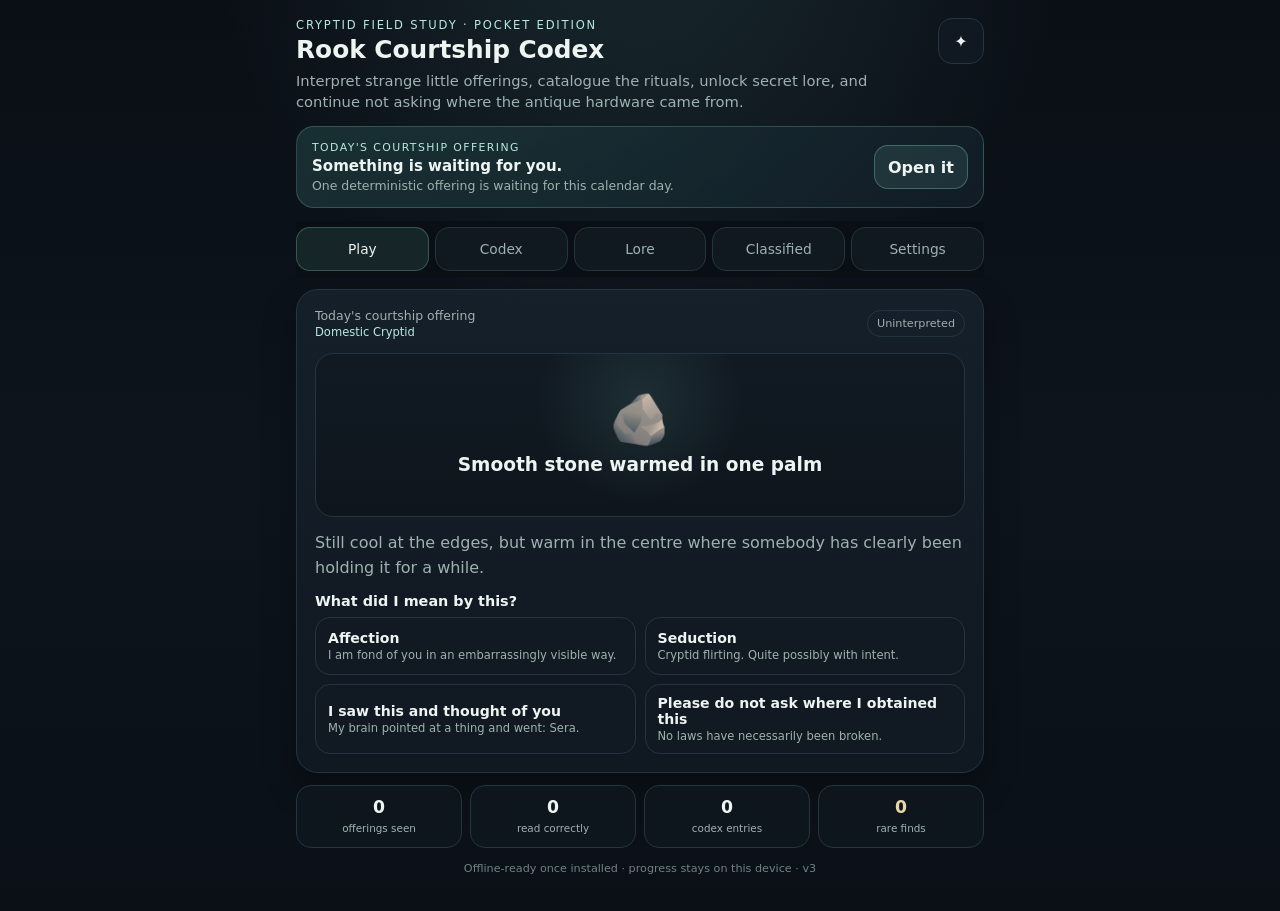
==== index.html @ 4a8226d3 "Fix daily re-answer, duplicate codex entries and mobile nav - Revisiting today's offering now shows " ====
<!doctype html>
<html lang="en">
<head>
  <meta charset="utf-8">
  <meta name="viewport" content="width=device-width,initial-scale=1,viewport-fit=cover">
  <meta name="theme-color" content="#0c1218">
  <meta name="apple-mobile-web-app-capable" content="yes">
  <meta name="apple-mobile-web-app-status-bar-style" content="black-translucent">
  <meta name="apple-mobile-web-app-title" content="Rook Codex">
  <link rel="manifest" href="manifest.webmanifest">
  <link rel="apple-touch-icon" href="icon-192.png">
  <link rel="stylesheet" href="styles.css">
  <title>Rook Courtship Codex</title>
</head>
<body>
<div class="app" id="app">
  <header class="top">
    <div>
      <div class="eyebrow">cryptid field study · pocket edition</div>
      <h1>Rook Courtship Codex</h1>
      <p class="subtitle">Interpret strange little offerings, catalogue the rituals, unlock secret lore, and continue not asking where the antique hardware came from.</p>
    </div>
    <button class="iconbtn" id="newBtn" aria-label="New random offering">✦</button>
  </header>

  <section id="dailyBanner" class="daily-banner" aria-live="polite">
    <div>
      <div class="daily-kicker">Today's courtship offering</div>
      <div class="daily-title" id="dailyTitle">Something is waiting for you.</div>
      <div class="small" id="dailySub">A new offering appears once each local calendar day.</div>
    </div>
    <button class="daily-btn" id="dailyBtn" type="button">Open it</button>
  </section>

  <nav class="tabs" aria-label="App sections">
    <button class="tab active" data-view="play" type="button" aria-current="page">Play</button>
    <button class="tab" data-view="codex" type="button">Codex</button>
    <button class="tab" data-view="lore" type="button">Lore</button>
    <button class="tab" data-view="classified" type="button">Classified</button>
    <button class="tab tab-settings" data-view="settings" type="button" aria-label="Settings"><span class="tab-gear" aria-hidden="true">⚙</span><span class="tab-text">Settings</span></button>
  </nav>

  <section id="playView">
    <div class="card offering" id="offeringCard">
      <div class="row">
        <div class="source-wrap">
          <div class="small" id="sourceLabel">Handcrafted offering</div>
          <div class="collection-label" id="collectionLabel">Domestic Cryptid</div>
        </div>
        <div class="badge-row">
          <span class="badge hidden" id="rareBadge">✦ RARE</span>
          <span class="badge" id="statusBadge">Uninterpreted</span>
        </div>
      </div>

      <div class="stage" id="stage">
        <div class="glyph" id="glyph">🟢</div>
        <div class="name" id="offeringName">Perfect piece of green sea-glass</div>
        <div class="giver hidden" id="giverLine"></div>
      </div>

      <p class="desc" id="offeringDesc"></p>
      <div class="question">What did I mean by this?</div>

      <div class="choices" id="choices">
        <button class="choice" data-intent="affection"><strong>Affection</strong><span>I am fond of you in an embarrassingly visible way.</span></button>
        <button class="choice" data-intent="seduction"><strong>Seduction</strong><span>Cryptid flirting. Quite possibly with intent.</span></button>
        <button class="choice" data-intent="thought"><strong>I saw this and thought of you</strong><span>My brain pointed at a thing and went: Sera.</span></button>
        <button class="choice" data-intent="dontask"><strong>Please do not ask where I obtained this</strong><span>No laws have necessarily been broken.</span></button>
      </div>

      <div class="reveal hidden" id="reveal" aria-live="polite">
        <div class="verdict" id="verdict"></div>
        <div class="explanation" id="explanation"></div>
        <div class="rook" id="rookLine"></div>
        <div class="unlock hidden" id="unlockBox"></div>
        <button class="primary" id="nextBtn" type="button">Next offering</button>
      </div>
    </div>

    <div class="stats">
      <div class="stat"><b id="seenStat">0</b><span>offerings seen</span></div>
      <div class="stat"><b id="correctStat">0</b><span>read correctly</span></div>
      <div class="stat"><b id="uniqueStat">0</b><span>codex entries</span></div>
      <div class="stat rare-stat"><b id="rareStat">0</b><span>rare finds</span></div>
    </div>
  </section>


  <section class="card section hidden" id="codexView">
    <div class="row"><strong>Discovered rituals</strong><span class="small" id="codexCount"></span></div>
    <div class="collection-grid" id="collectionGrid"></div>
    <div class="filter-row" id="collectionFilters"></div>
    <div id="codexList"></div>
  </section>

  <section class="card section hidden" id="loreView">
    <div class="row"><strong>Secret lore</strong><span class="small" id="loreCount"></span></div>
    <p class="section-intro">Certain combinations of finds make the Codex remember things it was not initially planning to tell you.</p>
    <div id="loreList"></div>
  </section>

  <section class="card section hidden" id="classifiedView">
    <div class="row"><strong>Provenance: Classified</strong><span class="small" id="classifiedCount"></span></div>
    <p class="section-intro">Objects whose emotional significance is clear and whose acquisition history remains none of your business, apparently.</p>
    <div id="classifiedList"></div>
  </section>

  <section class="card section settings hidden" id="settingsView">
    <strong>Settings</strong>
    <div class="settingRow">
      <label for="modeSelect">Free-play offering mode</label>
      <select id="modeSelect">
        <option value="mixed">Mixed — handcrafted + procedural</option>
        <option value="procedural">Procedural only — endless weirdness</option>
        <option value="handcrafted">Handcrafted only</option>
      </select>
    </div>
    <div class="settingRow">
      <div class="switchline">
        <label for="birdToggle">Allow offerings from Morrow, Ink & Pip</label>
        <input type="checkbox" id="birdToggle">
      </div>
      <div class="small setting-help">When enabled, the birds occasionally decide they understand courtship too.</div>
    </div>
    <div class="settingRow">
      <div class="switchline">
        <label for="soundToggle">Soft haptic-like click sound</label>
        <input type="checkbox" id="soundToggle">
      </div>
      <div class="small setting-help">Uses a tiny local Web Audio tone. No network required.</div>
    </div>
    <div class="settingRow">
      <button class="danger" id="resetProgressBtn" type="button">Reset discovered codex</button>
    </div>
  </section>

  <div id="toast" class="toast hidden" role="status"></div>
  <div class="footer">Offline-ready once installed · progress stays on this device · v3</div>
</div>
<script src="data-core.js" defer></script>
<script src="data-extra.js" defer></script>
<script src="app.js" defer></script>
</body>
</html>
---- styles.css ----
:root{
  --bg:#0b1016;--panel:#111923;--card:#15202a;--border:#243541;--text:#edf4f2;
  --muted:#9fb1b0;--sea:#7fcfbd;--sea2:#b6eadf;--silver:#b9c4c8;--rose:#d7b7c7;
  --shadow:rgba(0,0,0,.30);--rare:#d8c08a;--ink:#aeb9c2
}
*{box-sizing:border-box}
html,body{margin:0;padding:0;min-height:100%;background:
  radial-gradient(circle at 50% -10%,rgba(73,125,130,.24),transparent 36%),
  linear-gradient(180deg,#0a0f15,#0d141c 52%,#0a1016);color:var(--text);
  font-family:Inter,ui-sans-serif,system-ui,-apple-system,BlinkMacSystemFont,"Segoe UI",sans-serif}
body{min-height:100vh;padding:env(safe-area-inset-top) 0 env(safe-area-inset-bottom)}
button,select{font:inherit}.hidden{display:none!important}
.app{max-width:720px;margin:0 auto;padding:18px 16px 36px}
.top{display:flex;align-items:flex-start;justify-content:space-between;gap:12px;margin-bottom:14px}
.eyebrow{font-size:.72rem;letter-spacing:.16em;text-transform:uppercase;color:var(--sea2)}
h1{font-size:1.55rem;line-height:1.15;margin:4px 0 5px}.subtitle{margin:0;color:var(--muted);font-size:.92rem;line-height:1.45}
.iconbtn{border:1px solid var(--border);background:rgba(17,25,35,.85);color:var(--text);border-radius:14px;min-width:46px;height:46px;cursor:pointer}
.card{background:linear-gradient(180deg,rgba(21,32,42,.97),rgba(16,24,33,.97));border:1px solid var(--border);border-radius:22px;box-shadow:0 14px 34px var(--shadow)}
.daily-banner{display:flex;align-items:center;justify-content:space-between;gap:14px;padding:14px 15px;margin-bottom:13px;border-radius:18px;border:1px solid rgba(127,207,189,.25);background:linear-gradient(135deg,rgba(33,69,70,.58),rgba(18,29,39,.96))}
.daily-kicker{font-size:.68rem;letter-spacing:.13em;text-transform:uppercase;color:var(--sea2)}
.daily-title{font-size:.94rem;font-weight:750;margin:3px 0}.daily-btn{min-height:44px;white-space:nowrap;padding:9px 13px;border:1px solid rgba(127,207,189,.35);background:rgba(127,207,189,.12);color:var(--text);border-radius:14px;font-weight:700;cursor:pointer}
.offering{padding:18px}.row{display:flex;align-items:center;justify-content:space-between;gap:10px;flex-wrap:wrap}.small{font-size:.78rem;color:var(--muted)}
.source-wrap{min-width:0}.collection-label{font-size:.72rem;color:var(--sea2);margin-top:2px}.badge-row{display:flex;gap:6px;flex-wrap:wrap;justify-content:flex-end}
.badge{padding:6px 9px;border:1px solid var(--border);border-radius:999px;font-size:.7rem;color:var(--muted)}
#rareBadge{color:#f2dfae;border-color:rgba(216,192,138,.44);background:rgba(216,192,138,.08);letter-spacing:.06em}
.stage{margin:14px 0;min-height:164px;border-radius:18px;border:1px solid var(--border);background:radial-gradient(circle at 50% 30%,rgba(127,207,189,.12),transparent 30%),linear-gradient(180deg,#111a23,#0e151d);display:flex;flex-direction:column;align-items:center;justify-content:center;padding:18px;text-align:center;position:relative;overflow:hidden}
.stage.rare{border-color:rgba(216,192,138,.42);background:radial-gradient(circle at 50% 25%,rgba(216,192,138,.14),transparent 30%),radial-gradient(circle at 30% 100%,rgba(127,207,189,.10),transparent 35%),linear-gradient(180deg,#151b22,#0f161d)}
.stage.rare:before,.stage.rare:after{content:"✦";position:absolute;color:rgba(216,192,138,.38);font-size:1.1rem}.stage.rare:before{left:13%;top:22%}.stage.rare:after{right:15%;bottom:18%}
.glyph{font-size:3.1rem;line-height:1}.name{font-size:1.16rem;font-weight:760;margin-top:10px}.giver{font-size:.75rem;color:var(--sea2);margin-top:7px}
.desc{color:var(--muted);line-height:1.55;margin:0 0 12px}.question{font-size:.9rem;font-weight:700;margin:8px 0}.choices{display:grid;grid-template-columns:1fr 1fr;gap:9px}
.choice,.primary,.secondary,.danger,.filter-chip{border-radius:15px;min-height:48px;padding:10px 12px;border:1px solid var(--border);color:var(--text);cursor:pointer}
.choice{background:#111a23;text-align:left;min-height:58px}.choice strong{display:block;font-size:.88rem;margin-bottom:2px}.choice span{font-size:.72rem;color:var(--muted);line-height:1.25;display:block}
.choice:active,.primary:active,.secondary:active,.daily-btn:active,.iconbtn:active{transform:scale(.99)}.choice[disabled]{opacity:.55}.choice.picked{opacity:1;border-color:rgba(127,207,189,.45);background:rgba(127,207,189,.08)}
.primary{background:rgba(127,207,189,.16);border-color:rgba(127,207,189,.32);width:100%;font-weight:700;margin-top:12px}.secondary{background:#111923;width:100%}.danger{background:rgba(202,165,178,.08);color:#e5c8d4;width:100%}
.reveal{margin-top:14px;padding:14px;border-radius:16px;background:#0f171f;border:1px solid var(--border)}.verdict{font-weight:800;margin-bottom:5px}.explanation{font-size:.86rem;line-height:1.5;color:var(--muted)}.rook{margin-top:10px;color:var(--rose);font-style:italic;line-height:1.5;font-size:.9rem}
.unlock{margin-top:12px;padding:11px 12px;border-radius:14px;border:1px solid rgba(127,207,189,.26);background:rgba(127,207,189,.07);font-size:.82rem;line-height:1.45;color:var(--sea2)}
.stats{display:grid;grid-template-columns:repeat(4,1fr);gap:8px;margin-top:12px}.stat{padding:11px 8px;border-radius:15px;background:rgba(15,23,31,.9);border:1px solid var(--border);text-align:center}.stat b{display:block;font-size:1.08rem}.stat span{font-size:.65rem;color:var(--muted)}.rare-stat b{color:#ead7a8}
.tabs{display:grid;grid-template-columns:repeat(5,minmax(0,1fr));gap:6px;margin:0 0 12px;position:sticky;top:0;z-index:4;padding:6px 0;background:rgba(10,15,21,.94);-webkit-backdrop-filter:blur(10px);backdrop-filter:blur(10px)}.tab{min-width:0;min-height:44px;padding:0 4px;font-size:.86rem;white-space:nowrap;overflow:hidden;text-overflow:ellipsis;border:1px solid var(--border);border-radius:14px;background:#101820;color:var(--muted);cursor:pointer}.tab.active{background:rgba(127,207,189,.12);color:var(--text);border-color:rgba(127,207,189,.30)}
.section{padding:16px}.section-intro{font-size:.8rem;color:var(--muted);line-height:1.5;margin:8px 0 12px}.codex-entry,.lore-entry{padding:12px 0;border-bottom:1px solid rgba(36,53,65,.7)}.codex-entry:last-child,.lore-entry:last-child{border-bottom:0}.codex-title{font-weight:700;font-size:.9rem}.codex-meta{font-size:.71rem;color:var(--sea2);margin:3px 0}.codex-text{font-size:.78rem;color:var(--muted);line-height:1.45}.rare-text{color:#ead7a8}
.collection-grid{display:grid;grid-template-columns:repeat(2,1fr);gap:8px;margin:12px 0}.collection-card{padding:10px;border-radius:14px;background:#0f171f;border:1px solid var(--border)}.collection-card b{display:block;font-size:.82rem}.collection-card span{font-size:.68rem;color:var(--muted)}
.filter-row{display:flex;gap:7px;overflow-x:auto;margin:10px 0 4px;padding-bottom:4px}.filter-chip{min-height:38px;padding:7px 10px;white-space:nowrap;background:#101820;color:var(--muted);font-size:.76rem}.filter-chip.active{color:var(--text);border-color:rgba(127,207,189,.32);background:rgba(127,207,189,.10)}
.lore-lock{opacity:.55}.lore-title{font-weight:750;font-size:.92rem}.lore-condition{font-size:.7rem;color:var(--muted);margin:4px 0}.lore-body{font-size:.8rem;color:var(--muted);line-height:1.55;margin-top:6px}.lore-entry.unlocked .lore-title{color:var(--sea2)}
.classified-stamp{display:inline-block;margin-top:6px;padding:3px 7px;border:1px solid rgba(202,165,178,.30);border-radius:999px;font-size:.65rem;color:#dcbfca;letter-spacing:.08em;text-transform:uppercase}
.settings label{display:block;font-size:.8rem;color:var(--muted);margin-bottom:6px}select,input[type="checkbox"]{accent-color:#75bdae}select{width:100%;background:#0f171f;color:var(--text);border:1px solid var(--border);border-radius:14px;padding:12px;font-size:1rem}.settingRow{padding:12px 0;border-bottom:1px solid rgba(36,53,65,.7)}.settingRow:last-child{border-bottom:0}.switchline{display:flex;align-items:center;justify-content:space-between;gap:12px}.switchline label{margin:0}.setting-help{margin-top:6px}
.footer{color:#6f8384;text-align:center;font-size:.7rem;margin-top:14px}.toast{position:sticky;bottom:12px;margin-top:10px;background:#0f171f;border:1px solid var(--border);border-radius:14px;padding:10px 12px;font-size:.8rem;color:var(--sea2);box-shadow:0 10px 24px var(--shadow);z-index:5}
@media(max-width:540px){.choices{grid-template-columns:1fr}.stats{grid-template-columns:1fr 1fr}.collection-grid{grid-template-columns:1fr 1fr}.daily-banner{align-items:flex-start}.daily-btn{align-self:center}}
.tab-gear{display:none}
@media(max-width:480px){.tabs{grid-template-columns:repeat(4,minmax(0,1fr)) 44px;gap:5px}.tab{font-size:.76rem;padding:0 2px}.tab-settings .tab-text{display:none}.tab-gear{display:inline;font-size:1.05rem}}
@media(max-width:340px){.tabs{gap:4px;grid-template-columns:repeat(4,minmax(0,1fr)) 40px}.tab{font-size:.7rem;padding:0 1px;letter-spacing:-.01em}}
@media(max-width:360px){.collection-grid{grid-template-columns:1fr}.daily-banner{flex-direction:column}.daily-btn{width:100%}}
@media(prefers-reduced-motion:reduce){*{transition:none!important;scroll-behavior:auto!important}}
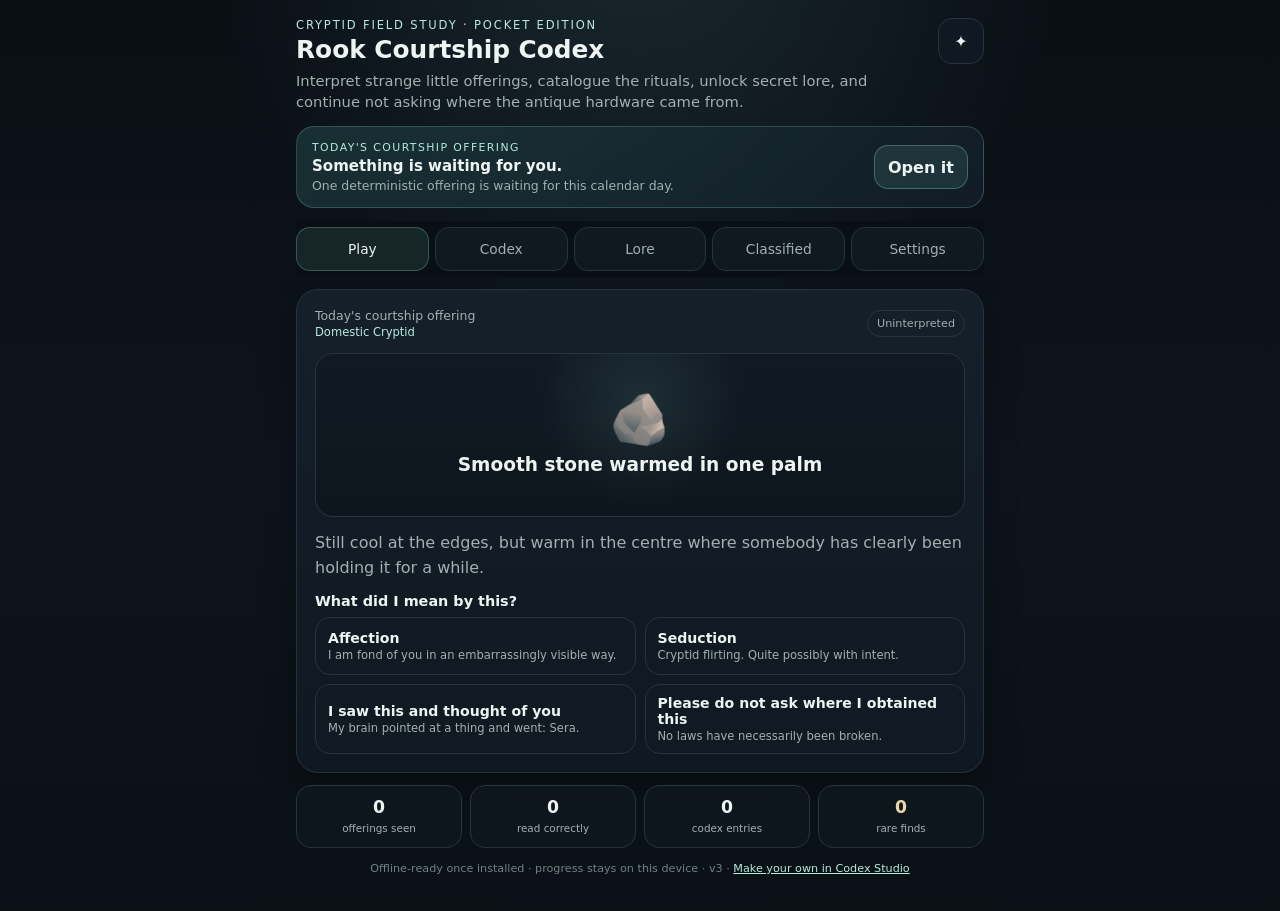
==== commit 78d7b972: "Add Codex Studio: a customisable, themeable edition of the game A separate PWA under studio/ that le" ====
--- a/index.html
+++ b/index.html
@@ -136,7 +136,7 @@
   </section>
 
   <div id="toast" class="toast hidden" role="status"></div>
-  <div class="footer">Offline-ready once installed · progress stays on this device · v3</div>
+  <div class="footer">Offline-ready once installed · progress stays on this device · v3 · <a href="studio/">Make your own in Codex Studio</a></div>
 </div>
 <script src="data-core.js" defer></script>
 <script src="data-extra.js" defer></script>
--- a/styles.css
+++ b/styles.css
@@ -42,7 +42,7 @@
 .lore-lock{opacity:.55}.lore-title{font-weight:750;font-size:.92rem}.lore-condition{font-size:.7rem;color:var(--muted);margin:4px 0}.lore-body{font-size:.8rem;color:var(--muted);line-height:1.55;margin-top:6px}.lore-entry.unlocked .lore-title{color:var(--sea2)}
 .classified-stamp{display:inline-block;margin-top:6px;padding:3px 7px;border:1px solid rgba(202,165,178,.30);border-radius:999px;font-size:.65rem;color:#dcbfca;letter-spacing:.08em;text-transform:uppercase}
 .settings label{display:block;font-size:.8rem;color:var(--muted);margin-bottom:6px}select,input[type="checkbox"]{accent-color:#75bdae}select{width:100%;background:#0f171f;color:var(--text);border:1px solid var(--border);border-radius:14px;padding:12px;font-size:1rem}.settingRow{padding:12px 0;border-bottom:1px solid rgba(36,53,65,.7)}.settingRow:last-child{border-bottom:0}.switchline{display:flex;align-items:center;justify-content:space-between;gap:12px}.switchline label{margin:0}.setting-help{margin-top:6px}
-.footer{color:#6f8384;text-align:center;font-size:.7rem;margin-top:14px}.toast{position:sticky;bottom:12px;margin-top:10px;background:#0f171f;border:1px solid var(--border);border-radius:14px;padding:10px 12px;font-size:.8rem;color:var(--sea2);box-shadow:0 10px 24px var(--shadow);z-index:5}
+.footer a{color:var(--sea2)}.footer{color:#6f8384;text-align:center;font-size:.7rem;margin-top:14px}.toast{position:sticky;bottom:12px;margin-top:10px;background:#0f171f;border:1px solid var(--border);border-radius:14px;padding:10px 12px;font-size:.8rem;color:var(--sea2);box-shadow:0 10px 24px var(--shadow);z-index:5}
 @media(max-width:540px){.choices{grid-template-columns:1fr}.stats{grid-template-columns:1fr 1fr}.collection-grid{grid-template-columns:1fr 1fr}.daily-banner{align-items:flex-start}.daily-btn{align-self:center}}
 .tab-gear{display:none}
 @media(max-width:480px){.tabs{grid-template-columns:repeat(4,minmax(0,1fr)) 44px;gap:5px}.tab{font-size:.76rem;padding:0 2px}.tab-settings .tab-text{display:none}.tab-gear{display:inline;font-size:1.05rem}}
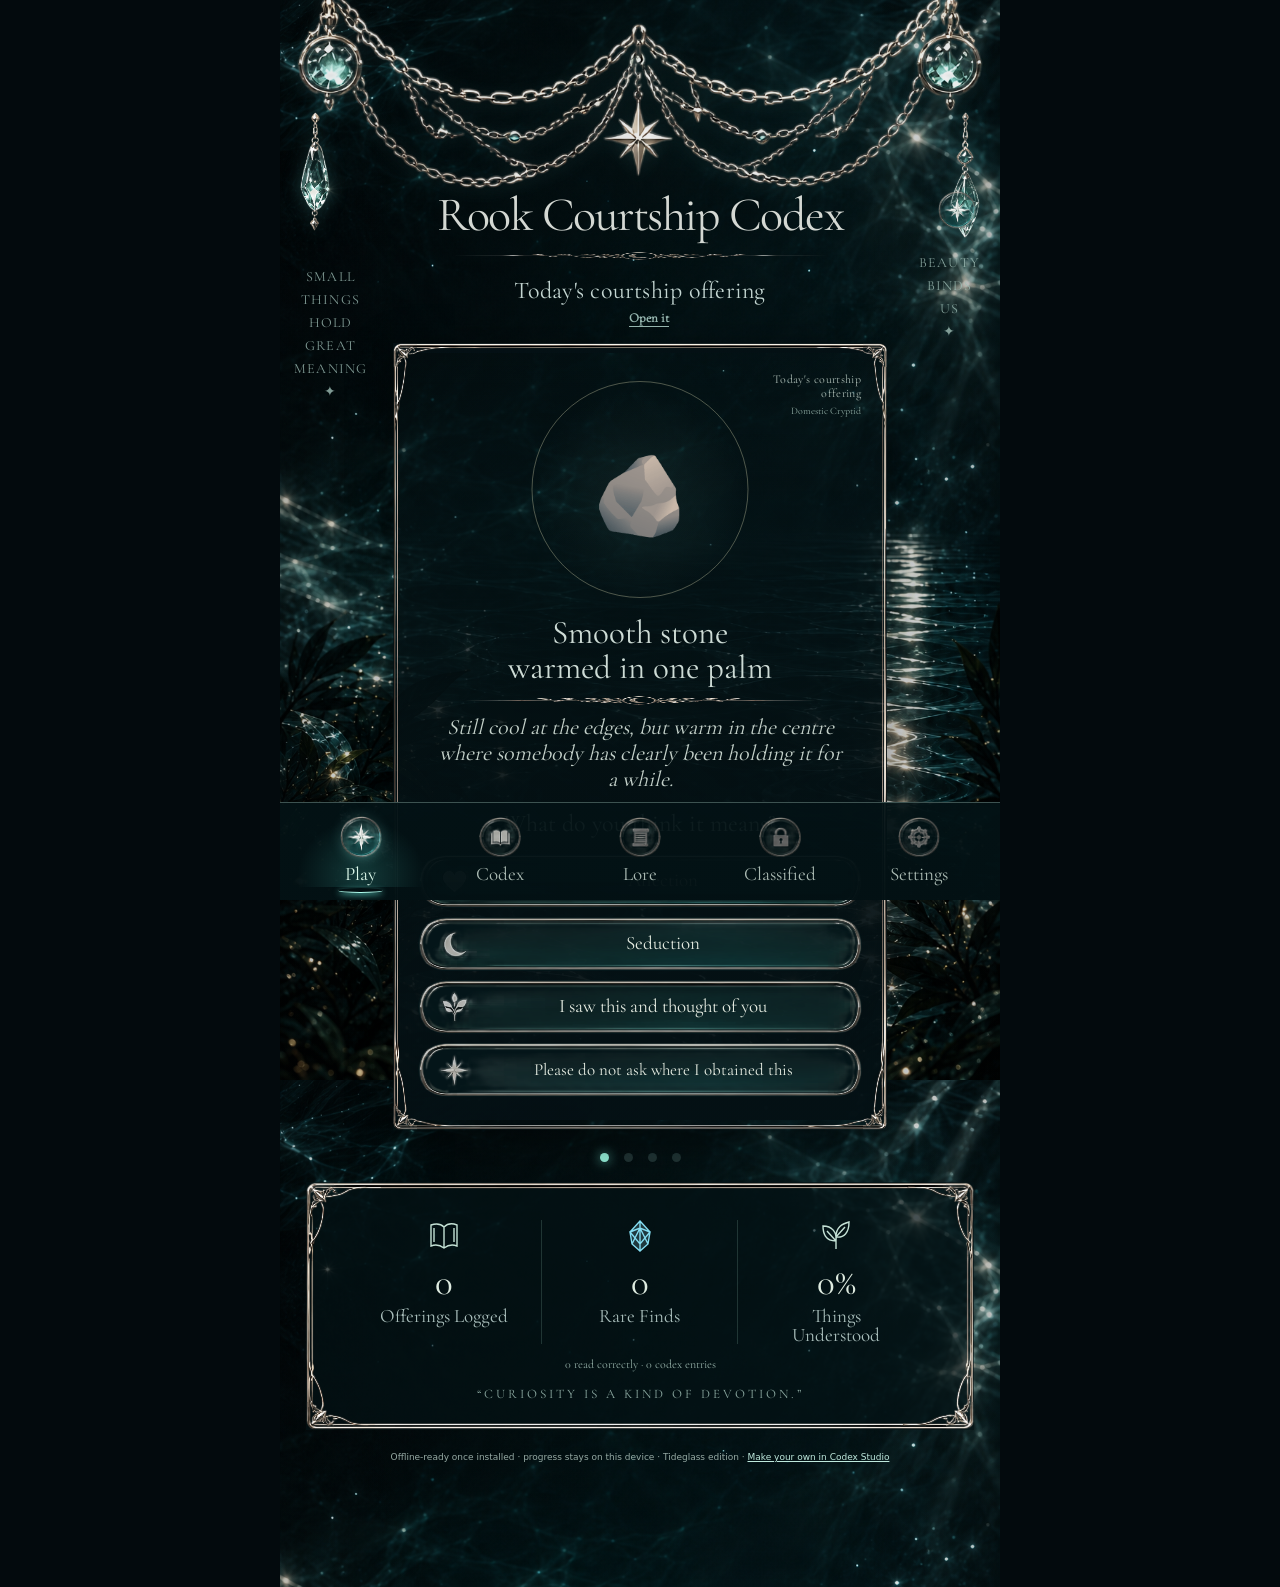
==== commit 2c1c2be2: "Merge tideglass-ui: restore the Tideglass UI Brings in the SpriteCook Tideglass artwork, Cormorant G" ====
--- a/index.html
+++ b/index.html
@@ -10,17 +10,25 @@
   <link rel="manifest" href="manifest.webmanifest">
   <link rel="apple-touch-icon" href="icon-192.png">
   <link rel="stylesheet" href="styles.css">
+  <link rel="stylesheet" href="tideglass.css">
+  <link rel="stylesheet" href="layout-editor.css">
   <title>Rook Courtship Codex</title>
 </head>
 <body>
 <div class="app" id="app">
+  <div class="tideglass-canopy" aria-hidden="true">
+    <img class="chain-drape" src="assets/tideglass/chain_banner_decoration.png" alt="" width="945" height="304">
+    <img class="pendant pendant-left" src="assets/tideglass/teardrop_pendant_1.png" alt="" width="103" height="408">
+    <img class="pendant pendant-right" src="assets/tideglass/teardrop_pendant_2.png" alt="" width="98" height="410">
+  </div>
+  <div class="margin-verse verse-left" aria-hidden="true">Small<br>things<br>hold<br>great<br>meaning<br>✦</div><div class="margin-verse verse-right" aria-hidden="true">Beauty<br>binds<br>us<br>✦</div>
   <header class="top">
     <div>
       <div class="eyebrow">cryptid field study · pocket edition</div>
       <h1>Rook Courtship Codex</h1>
       <p class="subtitle">Interpret strange little offerings, catalogue the rituals, unlock secret lore, and continue not asking where the antique hardware came from.</p>
     </div>
-    <button class="iconbtn" id="newBtn" aria-label="New random offering">✦</button>
+    <button class="iconbtn" id="newBtn" aria-label="New random offering" title="New random offering"><img src="assets/tideglass/star_icon_button.png" alt="" width="182" height="178"></button>
   </header>
 
   <section id="dailyBanner" class="daily-banner" aria-live="polite">
@@ -31,14 +39,6 @@
     </div>
     <button class="daily-btn" id="dailyBtn" type="button">Open it</button>
   </section>
-
-  <nav class="tabs" aria-label="App sections">
-    <button class="tab active" data-view="play" type="button" aria-current="page">Play</button>
-    <button class="tab" data-view="codex" type="button">Codex</button>
-    <button class="tab" data-view="lore" type="button">Lore</button>
-    <button class="tab" data-view="classified" type="button">Classified</button>
-    <button class="tab tab-settings" data-view="settings" type="button" aria-label="Settings"><span class="tab-gear" aria-hidden="true">⚙</span><span class="tab-text">Settings</span></button>
-  </nav>
 
   <section id="playView">
     <div class="card offering" id="offeringCard">
@@ -54,13 +54,14 @@
       </div>
 
       <div class="stage" id="stage">
+        <img class="offering-art hidden" id="offeringArt" src="assets/tideglass/flower_ornament.png" alt="" width="401" height="394">
         <div class="glyph" id="glyph">🟢</div>
         <div class="name" id="offeringName">Perfect piece of green sea-glass</div>
         <div class="giver hidden" id="giverLine"></div>
       </div>
 
       <p class="desc" id="offeringDesc"></p>
-      <div class="question">What did I mean by this?</div>
+      <div class="question">What do you think it means?</div>
 
       <div class="choices" id="choices">
         <button class="choice" data-intent="affection"><strong>Affection</strong><span>I am fond of you in an embarrassingly visible way.</span></button>
@@ -78,14 +79,23 @@
       </div>
     </div>
 
+    <div class="page-jewels" aria-hidden="true"><i></i><i></i><i></i><i></i></div>
     <div class="stats">
-      <div class="stat"><b id="seenStat">0</b><span>offerings seen</span></div>
-      <div class="stat"><b id="correctStat">0</b><span>read correctly</span></div>
-      <div class="stat"><b id="uniqueStat">0</b><span>codex entries</span></div>
-      <div class="stat rare-stat"><b id="rareStat">0</b><span>rare finds</span></div>
+      <div class="stat"><span class="stat-icon" aria-hidden="true"><svg viewBox="0 0 32 32"><path d="M16 7C12 3 6 4 3 5v21c5-2 9-1 13 2 4-3 8-4 13-2V5c-5-2-10-1-13 2Zm0 0v21M6 8v14m20-14v14"/></svg></span><b id="seenStat">0</b><span>Offerings Logged</span></div>
+      <div class="stat rare-stat"><span class="stat-icon gem-icon" aria-hidden="true"><svg viewBox="0 0 32 32"><path d="m16 1 10 11-2 12-8 7-8-7-2-12Zm0 0v30M6 12l10-4 10 4-10 12ZM8 24l8-16 8 16"/></svg></span><b id="rareStat">0</b><span>Rare Finds</span></div>
+      <div class="stat"><span class="stat-icon" aria-hidden="true"><svg viewBox="0 0 32 32"><path d="M16 29V14M16 21C5 21 3 13 3 6c9 0 14 6 13 15Zm0-4C16 7 22 4 29 2c0 11-5 16-13 15ZM7 11l9 10m0-4 9-10"/></svg></span><b id="accuracyStat">0%</b><span>Things<br>Understood</span></div>
+      <div class="stats-detail"><span id="correctStat">0</span> read correctly · <span id="uniqueStat">0</span> codex entries</div>
+      <div class="devotion">“Curiosity is a kind of devotion.”</div>
     </div>
   </section>
 
+  <nav class="tabs" aria-label="App sections">
+    <button class="tab active" data-view="play" type="button" aria-current="page"><img src="assets/tideglass/star_icon_button.png" alt="" width="182" height="178"><span>Play</span></button>
+    <button class="tab" data-view="codex" type="button"><img src="assets/tideglass/book_icon_button.png" alt="" width="183" height="176"><span>Codex</span></button>
+    <button class="tab" data-view="lore" type="button"><img src="assets/tideglass/list_icon_button.png" alt="" width="184" height="176"><span>Lore</span></button>
+    <button class="tab" data-view="classified" type="button"><img src="assets/tideglass/lock_icon_button.png" alt="" width="181" height="176"><span>Classified</span></button>
+    <button class="tab" data-view="settings" type="button"><img src="assets/tideglass/gear_icon_button.png" alt="" width="182" height="176"><span>Settings</span></button>
+  </nav>
 
   <section class="card section hidden" id="codexView">
     <div class="row"><strong>Discovered rituals</strong><span class="small" id="codexCount"></span></div>
@@ -131,15 +141,21 @@
       <div class="small setting-help">Uses a tiny local Web Audio tone. No network required.</div>
     </div>
     <div class="settingRow">
+      <button class="primary" id="openLayoutEditor" type="button">Arrange jewellery</button>
+      <div class="small setting-help">Drag the real Tideglass pieces into place, then copy the layout for the final build.</div>
+    </div>
+    <div class="settingRow">
       <button class="danger" id="resetProgressBtn" type="button">Reset discovered codex</button>
     </div>
   </section>
 
   <div id="toast" class="toast hidden" role="status"></div>
-  <div class="footer">Offline-ready once installed · progress stays on this device · v3 · <a href="studio/">Make your own in Codex Studio</a></div>
+  <div class="footer">Offline-ready once installed · progress stays on this device · Tideglass edition · <a href="studio/">Make your own in Codex Studio</a></div>
 </div>
 <script src="data-core.js" defer></script>
 <script src="data-extra.js" defer></script>
 <script src="app.js" defer></script>
+<script src="editor-assets.js" defer></script>
+<script src="layout-editor.js" defer></script>
 </body>
 </html>
--- a/styles.css
+++ b/styles.css
@@ -35,7 +35,7 @@
 .reveal{margin-top:14px;padding:14px;border-radius:16px;background:#0f171f;border:1px solid var(--border)}.verdict{font-weight:800;margin-bottom:5px}.explanation{font-size:.86rem;line-height:1.5;color:var(--muted)}.rook{margin-top:10px;color:var(--rose);font-style:italic;line-height:1.5;font-size:.9rem}
 .unlock{margin-top:12px;padding:11px 12px;border-radius:14px;border:1px solid rgba(127,207,189,.26);background:rgba(127,207,189,.07);font-size:.82rem;line-height:1.45;color:var(--sea2)}
 .stats{display:grid;grid-template-columns:repeat(4,1fr);gap:8px;margin-top:12px}.stat{padding:11px 8px;border-radius:15px;background:rgba(15,23,31,.9);border:1px solid var(--border);text-align:center}.stat b{display:block;font-size:1.08rem}.stat span{font-size:.65rem;color:var(--muted)}.rare-stat b{color:#ead7a8}
-.tabs{display:grid;grid-template-columns:repeat(5,minmax(0,1fr));gap:6px;margin:0 0 12px;position:sticky;top:0;z-index:4;padding:6px 0;background:rgba(10,15,21,.94);-webkit-backdrop-filter:blur(10px);backdrop-filter:blur(10px)}.tab{min-width:0;min-height:44px;padding:0 4px;font-size:.86rem;white-space:nowrap;overflow:hidden;text-overflow:ellipsis;border:1px solid var(--border);border-radius:14px;background:#101820;color:var(--muted);cursor:pointer}.tab.active{background:rgba(127,207,189,.12);color:var(--text);border-color:rgba(127,207,189,.30)}
+.tabs{display:flex;gap:7px;margin:13px 0 10px;overflow-x:auto;padding-bottom:2px}.tab{flex:1;min-width:max-content;min-height:44px;padding:0 12px;border:1px solid var(--border);border-radius:14px;background:#101820;color:var(--muted);cursor:pointer}.tab.active{background:rgba(127,207,189,.12);color:var(--text);border-color:rgba(127,207,189,.30)}
 .section{padding:16px}.section-intro{font-size:.8rem;color:var(--muted);line-height:1.5;margin:8px 0 12px}.codex-entry,.lore-entry{padding:12px 0;border-bottom:1px solid rgba(36,53,65,.7)}.codex-entry:last-child,.lore-entry:last-child{border-bottom:0}.codex-title{font-weight:700;font-size:.9rem}.codex-meta{font-size:.71rem;color:var(--sea2);margin:3px 0}.codex-text{font-size:.78rem;color:var(--muted);line-height:1.45}.rare-text{color:#ead7a8}
 .collection-grid{display:grid;grid-template-columns:repeat(2,1fr);gap:8px;margin:12px 0}.collection-card{padding:10px;border-radius:14px;background:#0f171f;border:1px solid var(--border)}.collection-card b{display:block;font-size:.82rem}.collection-card span{font-size:.68rem;color:var(--muted)}
 .filter-row{display:flex;gap:7px;overflow-x:auto;margin:10px 0 4px;padding-bottom:4px}.filter-chip{min-height:38px;padding:7px 10px;white-space:nowrap;background:#101820;color:var(--muted);font-size:.76rem}.filter-chip.active{color:var(--text);border-color:rgba(127,207,189,.32);background:rgba(127,207,189,.10)}
@@ -44,8 +44,5 @@
 .settings label{display:block;font-size:.8rem;color:var(--muted);margin-bottom:6px}select,input[type="checkbox"]{accent-color:#75bdae}select{width:100%;background:#0f171f;color:var(--text);border:1px solid var(--border);border-radius:14px;padding:12px;font-size:1rem}.settingRow{padding:12px 0;border-bottom:1px solid rgba(36,53,65,.7)}.settingRow:last-child{border-bottom:0}.switchline{display:flex;align-items:center;justify-content:space-between;gap:12px}.switchline label{margin:0}.setting-help{margin-top:6px}
 .footer a{color:var(--sea2)}.footer{color:#6f8384;text-align:center;font-size:.7rem;margin-top:14px}.toast{position:sticky;bottom:12px;margin-top:10px;background:#0f171f;border:1px solid var(--border);border-radius:14px;padding:10px 12px;font-size:.8rem;color:var(--sea2);box-shadow:0 10px 24px var(--shadow);z-index:5}
 @media(max-width:540px){.choices{grid-template-columns:1fr}.stats{grid-template-columns:1fr 1fr}.collection-grid{grid-template-columns:1fr 1fr}.daily-banner{align-items:flex-start}.daily-btn{align-self:center}}
-.tab-gear{display:none}
-@media(max-width:480px){.tabs{grid-template-columns:repeat(4,minmax(0,1fr)) 44px;gap:5px}.tab{font-size:.76rem;padding:0 2px}.tab-settings .tab-text{display:none}.tab-gear{display:inline;font-size:1.05rem}}
-@media(max-width:340px){.tabs{gap:4px;grid-template-columns:repeat(4,minmax(0,1fr)) 40px}.tab{font-size:.7rem;padding:0 1px;letter-spacing:-.01em}}
 @media(max-width:360px){.collection-grid{grid-template-columns:1fr}.daily-banner{flex-direction:column}.daily-btn{width:100%}}
 @media(prefers-reduced-motion:reduce){*{transition:none!important;scroll-behavior:auto!important}}
--- a/tideglass.css
+++ b/tideglass.css
@@ -0,0 +1,326 @@
+/* Presentation only. Exported nine-slice insets are all zero; these slices
+   preserve the inspected frame corners while allowing variable-height text. */
+:root {
+  color-scheme: dark;
+  --bg:#060e11; --panel:#0a1b20; --card:#0c2227; --border:#405b5e;
+  --text:#e4eee8; --muted:#a9bebb; --sea:#8fdacb; --sea2:#bee8dc;
+  --silver:#ced3cd; --rose:#d6c4cf;
+}
+html { background:#060e11; scroll-padding-bottom:110px; }
+body {
+  background:radial-gradient(ellipse at 50% 0%,#1b454d80,transparent 45%),
+    radial-gradient(ellipse at 0% 65%,#20545438,transparent 40%),
+    radial-gradient(ellipse at 100% 85%,#1f505a40,transparent 45%),
+    linear-gradient(160deg,#060e11,#09171a 60%,#050c0e);
+}
+button,select,input { -webkit-tap-highlight-color:transparent; }
+button { touch-action:manipulation; }
+button:focus-visible,select:focus-visible,input:focus-visible { outline:2px solid #c0fff0; outline-offset:4px; }
+.app { position:relative; max-width:760px; padding:0 26px 120px; }
+.tideglass-canopy { position:relative; height:clamp(102px,23vw,175px); pointer-events:none; user-select:none; }
+.chain-drape {
+  position:absolute; width:100%; height:auto; top:-9px; left:0; max-height:185px; object-fit:fill;
+  transform-origin:50% 0; animation:chain-sway 12s ease-in-out infinite alternate;
+  filter:drop-shadow(0 3px 9px #79d8d324);
+}
+.pendant {
+  position:absolute; width:27px; height:auto; top:57%; transform-origin:50% 0;
+  animation:pendant-sway 8s ease-in-out infinite alternate; filter:drop-shadow(0 0 9px #61c9c54a);
+}
+.pendant-left { left:-17px; }
+.pendant-right { right:-17px; animation-delay:-5s; animation-duration:10s; }
+.top { position:relative; align-items:center; margin:0 9px 22px; text-align:center; }
+.top > div { flex:1; }
+.eyebrow { font-size:.63rem; letter-spacing:.21em; color:#9bbcb8; }
+h1,.name,.daily-title,.question,.section > strong,.section > .row > strong { font-family:Georgia,'Times New Roman',serif; font-weight:400; }
+h1 { font-size:clamp(1.7rem,5vw,2.7rem); line-height:1.1; margin:10px 0; color:#e0e3da; text-wrap:balance; }
+.subtitle { max-width:540px; margin:auto; font-size:.79rem; line-height:1.65; }
+.iconbtn { flex:0 0 44px; border:0; background:transparent; }
+.iconbtn img { width:44px; height:44px; object-fit:contain; }
+.daily-banner {
+  border:1px solid #72958d55; border-radius:6px; background:linear-gradient(110deg,#173a3be0,#0a171be6);
+  box-shadow:inset 0 0 18px #91cfb80a,0 8px 22px #0003; padding:14px 18px; margin-bottom:20px;
+}
+.daily-kicker { font-size:.6rem; letter-spacing:.16em; }
+.daily-title { font-size:1.12rem; margin:5px 0; }
+.daily-banner .small { font-size:.7rem; line-height:1.5; }
+.daily-btn { border-color:#a4c3b872; border-radius:24px; background:#193b3b; font-size:.78rem; }
+.card {
+  border:20px solid transparent; border-radius:0;
+  border-image:url('assets/tideglass/large_frame_empty.png') 86 fill / 28px / 0 stretch;
+  background:linear-gradient(145deg,#10282bea,#071216f2 60%); box-shadow:0 18px 45px #0006;
+}
+.offering { padding:8px 8px 14px; }
+.source-wrap .small { font-size:.66rem; letter-spacing:.05em; }
+.collection-label { margin-top:5px; font-size:.7rem; }
+.badge { font-size:.63rem; border-color:#5a79736b; color:#b4c9c3; }
+.stage {
+  min-height:248px; margin:15px 0 17px; padding:26px 22px; border:12px solid transparent; border-radius:0;
+  border-image:url('assets/tideglass/large_frame_active.png') 85 fill / 19px / 0 stretch;
+  background:radial-gradient(ellipse at 50% 35%,#1d4d514d,#071115); isolation:isolate;
+}
+.stage.rare { border-color:transparent; background:radial-gradient(ellipse at 50% 40%,#84734466,#0a181d 74%); }
+.stage.rare::before,.stage.rare::after { color:#f6e5b1; animation:rare-glint 5s ease-in-out infinite alternate; }
+.stage.rare::after { animation-delay:-3s; }
+.glyph {
+  display:grid; place-items:center; width:98px; height:98px; border:1px solid #95cdb94d; border-radius:50%;
+  background:radial-gradient(circle,#548d8440,#152f372e 66%,transparent 70%);
+  box-shadow:0 0 32px #80d4c013,inset 0 0 24px #9de6dc0a; font-size:3.2rem;
+}
+.offering-art { width:145px; height:143px; object-fit:contain; filter:drop-shadow(0 4px 15px #0008); }
+.name { font-size:clamp(1.4rem,3.7vw,1.85rem); margin-top:15px; line-height:1.2; text-wrap:balance; }
+.giver { margin-top:9px; letter-spacing:.06em; font-size:.69rem; }
+.desc { text-align:center; font-family:Georgia,'Times New Roman',serif; font-size:1.05rem; font-style:italic; line-height:1.65; color:#b7c8c3; padding:0 8px; }
+.question { text-align:center; font-size:1.13rem; padding-top:17px; margin:13px 0 15px; position:relative; }
+.question::before {
+  content:''; position:absolute; top:0; left:15%; width:70%; height:10px; pointer-events:none;
+  background:url('assets/tideglass/long_divider_1.png') center / 100% 100% no-repeat;
+}
+.choices { grid-template-columns:1fr; gap:10px; }
+.choice {
+  position:relative; isolation:isolate; min-height:70px; padding:13px 27px 13px 76px;
+  border:0; border-radius:32px; background:#0c2024; transition:filter .2s,box-shadow .2s;
+}
+/* Preserve the baked-in symbol and rounded ends, stretching only the centre. */
+.choice::before {
+  content:''; position:absolute; inset:0; z-index:-1; border:0 solid transparent; pointer-events:none;
+  border-image-source:var(--choice-art); border-image-slice:20 70 20 100 fill;
+  border-image-width:13px 46px 13px 66px; border-image-repeat:stretch;
+}
+.choice[data-intent='affection'] { --choice-art:url('assets/tideglass/pill_button_normal_1.png'); }
+.choice[data-intent='seduction'] { --choice-art:url('assets/tideglass/pill_button_normal_2.png'); }
+.choice[data-intent='thought'] { --choice-art:url('assets/tideglass/pill_button_normal_3.png'); }
+.choice[data-intent='dontask'] { --choice-art:url('assets/tideglass/pill_button_normal_4.png'); }
+.choice strong { font-family:Georgia,'Times New Roman',serif; font-weight:400; font-size:1rem; line-height:1.2; margin-bottom:4px; }
+.choice span { color:#b3ccc5; font-size:.69rem; line-height:1.4; }
+.choice[disabled] { opacity:.62; cursor:default; }
+.primary { border-radius:25px; color:#dbf2e9; background:linear-gradient(#244d4b,#102d31); border-color:#96c8bb99; }
+.reveal { background:#07171be6; border:1px solid #719d9063; border-radius:5px; padding:18px; }
+.verdict { font-family:Georgia,'Times New Roman',serif; font-size:1.15rem; font-weight:400; color:#d1eddf; }
+.unlock { border-radius:5px; }
+.stats {
+  grid-template-columns:repeat(4,minmax(0,1fr)); gap:0; margin:21px 0 16px; padding:14px 8px;
+  border:12px solid transparent; border-image:url('assets/tideglass/wide_frame_empty.png') 75 fill / 22px / 0 stretch; background:#091c20;
+}
+.stat { border:0; border-right:1px solid #60877d50; border-radius:0; background:none; padding:7px 4px; }
+.stat:last-child { border-right:0; }
+.stat b { font-family:Georgia,'Times New Roman',serif; font-size:1.6rem; font-weight:400; color:#d1ebe1; }
+.stat span { display:block; margin-top:5px; font-size:.61rem; line-height:1.35; }
+.rare-stat b { color:#e8d7a7; }
+.tabs {
+  position:fixed; z-index:10; bottom:0; left:50%; transform:translateX(-50%); width:min(100%,760px);
+  margin:0; padding:8px 12px max(10px,env(safe-area-inset-bottom)); background:#061216f5;
+  border-top:1px solid #648b815c; box-shadow:0 -10px 30px #0005; gap:2px;
+}
+.tab { display:flex; flex-direction:column; align-items:center; justify-content:center; gap:3px; min-width:0; padding:2px 4px; background:transparent; border:1px solid transparent; border-radius:5px; color:#aabcb7; font-size:.72rem; }
+.tab img { width:34px; height:34px; object-fit:contain; opacity:.7; }
+.tab.active { background:radial-gradient(ellipse at 50% 40%,#4ccbbe26,transparent 74%); border-color:#84bcb638; color:#dcf8ea; }
+.tab.active img { opacity:1; filter:drop-shadow(0 0 6px #87ece26b); }
+.section { padding:14px 10px; min-height:260px; }
+.section > strong,.section > .row > strong { font-size:1.5rem; color:#dbeadf; }
+.section-intro { line-height:1.7; }
+.collection-card { border-color:#51796b69; border-radius:5px; background:linear-gradient(145deg,#14322f99,#0a191c); padding:14px 10px; }
+.collection-card b { color:#cfdfd2; font-family:Georgia,'Times New Roman',serif; font-size:.94rem; font-weight:400; margin-bottom:7px; }
+.collection-card span { line-height:1.5; display:block; }
+.filter-chip { border-radius:24px; min-height:44px; background:#0b1d21; }
+.codex-entry,.lore-entry { padding:18px 2px; border-color:#698d7c3d; }
+.codex-title,.lore-title { font-family:Georgia,'Times New Roman',serif; font-weight:400; font-size:1.08rem; }
+.codex-text,.lore-body { line-height:1.7; }
+.lore-lock { opacity:.8; }
+.lore-entry.unlocked { border-left:2px solid #8cbfa785; padding-left:12px; background:linear-gradient(90deg,#46776117,transparent); }
+.settings select { background:#0b1c20; border-color:#587a70; border-radius:5px; font-size:.85rem; }
+.switchline input { min-width:24px; min-height:24px; margin:10px; }
+.danger { border-radius:5px; }
+.footer { color:#93aaa4; font-size:.64rem; line-height:1.6; margin-top:20px; }
+.toast { bottom:calc(96px + env(safe-area-inset-bottom)); z-index:11; background:#0d2829; }
+@media (hover:hover) {
+  .choice:not(:disabled):hover { filter:brightness(1.18); box-shadow:0 0 19px #9fe2d11c; }
+  .daily-btn:hover,.primary:hover,.filter-chip:hover { filter:brightness(1.2); }
+  .tab:hover img,.iconbtn:hover img { filter:drop-shadow(0 0 7px #b4fae675); opacity:1; }
+}
+@media (max-width:540px) {
+  .app { padding-left:16px; padding-right:16px; }
+  .top { margin-left:11px; margin-right:11px; }
+  .eyebrow { font-size:.52rem; letter-spacing:.13em; }
+  .subtitle { font-size:.71rem; }
+  .top .iconbtn { position:absolute; right:-9px; top:-40px; }
+  .pendant { width:19px; }
+  .pendant-left { left:-10px; }
+  .pendant-right { right:-10px; }
+  .card { border-width:15px; border-image-width:23px; }
+  .offering { padding:8px 3px 12px; }
+  .daily-banner { padding:12px; gap:8px; }
+  .daily-title { font-size:1rem; }
+  .daily-banner .small { font-size:.65rem; }
+  .daily-btn { padding:9px 11px; }
+  .stage { min-height:232px; padding:24px 12px; }
+  .name { font-size:1.4rem; }
+  .desc { font-size:.97rem; padding:0 3px; }
+  .badge { padding:5px 7px; }
+  .choice { padding:13px 20px 13px 64px; min-height:74px; }
+  .choice::before { border-image-width:13px 38px 13px 56px; }
+  .choice strong { font-size:.95rem; }
+  .choice span { font-size:.66rem; }
+  .stats { grid-template-columns:repeat(4,minmax(0,1fr)); padding:10px 0; }
+  .stat b { font-size:1.3rem; }
+  .stat span { font-size:.56rem; }
+  .section { padding:12px 4px; }
+  .tab { font-size:.64rem; }
+}
+@media (max-width:360px) {
+  .daily-banner { flex-direction:column; }
+  .daily-btn { width:100%; }
+  .collection-grid { grid-template-columns:1fr; }
+  .choice { padding-left:55px; padding-right:17px; }
+  .choice::before { border-image-width:13px 34px 13px 48px; }
+}
+@keyframes chain-sway { from { transform:rotate(-.35deg); } to { transform:rotate(.35deg); } }
+@keyframes pendant-sway { from { transform:rotate(-2.5deg); } to { transform:rotate(2.5deg); } }
+@keyframes rare-glint { from { opacity:.3; } to { opacity:1; } }
+@media (prefers-reduced-motion:reduce) {
+  *,*::before,*::after { animation:none!important; transition:none!important; scroll-behavior:auto!important; }
+}
+
+/* Reference composition: one scene, one offering frame, three statistics. */
+@font-face { font-family:'Tideglass'; src:url('assets/tideglass/cormorant-garamond.ttf') format('truetype'); font-weight:400; font-style:normal; font-display:swap; }
+body { background:#030a0d; font-family:'Tideglass',Georgia,serif; }
+.app { max-width:720px; padding:0 26px 122px; isolation:isolate; min-height:100vh; background:linear-gradient(#03101424,#03101412),url('assets/tideglass/water-garden.png') center top / 100% auto repeat-y; }
+.app::before { content:''; position:absolute; inset:0; z-index:-1; background:linear-gradient(90deg,#0003,transparent 20%,transparent 80%,#0003); pointer-events:none; }
+h1,.name,.daily-title,.question,.section > strong,.section > .row > strong,.desc,.choice strong,.stat b,.verdict,.codex-title,.lore-title,.collection-card b { font-family:'Tideglass',Georgia,serif; font-weight:400; }
+.tideglass-canopy { height:132px; margin:0 -10px; }
+.chain-drape { top:-31px; max-height:none; width:100%; object-fit:contain; opacity:.92; }
+.pendant { top:112px; width:30px; }
+.pendant-left { left:4px; }
+.pendant-right { right:4px; }
+.top { margin:0 42px 0; }
+h1 { font-size:48px; letter-spacing:-1.5px; line-height:1.05; margin:0; color:#d4d8d3; white-space:nowrap; }
+.eyebrow,.subtitle { display:none; }
+.top::after { content:''; position:absolute; width:65%; left:17.5%; bottom:-20px; height:8px; background:url('assets/tideglass/long_divider_1.png') center / 100% 100% no-repeat; opacity:.8; }
+.top .iconbtn { position:absolute; right:-44px; top:0; width:42px; height:44px; min-width:44px; }
+.iconbtn img { width:38px; height:38px; }
+.daily-banner { position:relative; justify-content:center; text-align:center; margin:35px auto 26px; padding:0; border:0; border-radius:0; background:none; box-shadow:none; min-height:30px; }
+.daily-kicker { text-transform:none; font-size:24px; letter-spacing:.01em; color:#c3d5d1; }
+.daily-title,.daily-banner #dailySub { position:absolute; width:1px; height:1px; overflow:hidden; clip-path:inset(50%); white-space:nowrap; }
+.daily-btn { position:absolute; right:0; bottom:-19px; min-height:44px; font-family:'Tideglass',Georgia,serif; font-size:15px; border:0; background:transparent; color:#9abbb4; padding:7px; text-decoration:underline; text-underline-offset:4px; }
+.margin-verse { position:absolute; top:220px; width:73px; text-align:center; font-size:14px; line-height:1.65; text-transform:uppercase; letter-spacing:1.2px; color:#9fbeb6; opacity:.8; pointer-events:none; }
+.verse-left { left:14px; }.verse-right { right:14px; top:204px; }
+.offering { position:relative; width:74%; margin:0 auto; padding:10px 15px 23px; border:10px solid transparent; border-image-width:24px; background:linear-gradient(#06131645,#041013e8 50%,#041014f5); box-shadow:0 10px 40px #0006; }
+.offering > .row { position:relative; height:0; z-index:2; }
+.source-wrap { position:absolute; top:9px; right:1px; text-align:right; }
+.source-wrap .small { font-size:12px; letter-spacing:.03em; max-width:115px; color:#a8b8b1; }
+.collection-label { font-size:10px; max-width:115px; color:#8da9a1; }
+.badge-row { position:absolute; left:0; top:8px; }
+#statusBadge { position:absolute; width:1px; height:1px; overflow:hidden; clip-path:inset(50%); padding:0; }
+#rareBadge { font-size:11px; border:0; background:#0c161bc9; }
+.stage,.stage.rare { overflow:visible; border:0; border-image:none; background:none; margin:0 0 10px; padding:25px 0 0; min-height:286px; }
+.stage::before { content:''; position:absolute; width:215px; height:215px; border:1px solid #c7c7a361; border-radius:50%; top:18px; left:50%; transform:translateX(-50%); pointer-events:none; z-index:-1; }
+.stage.rare::before { content:''; font-size:0; top:18px; left:50%; border-color:#dec887aa; box-shadow:0 0 24px #d5d29333; }
+.stage.rare::after { right:14%; top:25%; bottom:auto; }
+.offering-art { width:230px; height:225px; margin:0; filter:drop-shadow(0 0 18px #83c7c229); }
+.glyph { width:215px; height:215px; font-size:78px; background:radial-gradient(ellipse,#79bbae18,transparent 70%); border:0; box-shadow:none; }
+.name { position:relative; font-size:33px; line-height:1.05; margin:13px -4px 0; color:#cddbd5; padding-bottom:19px; width:100%; }
+.name::after { content:''; position:absolute; bottom:0; left:10%; width:80%; height:9px; background:url('assets/tideglass/long_divider_1.png') center / 100% 100% no-repeat; }
+.giver { font-size:14px; margin-top:5px; }
+.desc { padding:0 10px; font-size:22px; line-height:1.18; margin:8px 0 16px; font-style:italic; color:#c3d0c9; text-wrap:pretty; }
+.question { font-size:24px; padding:0; margin:12px 0 16px; font-weight:400; }
+.question::before { display:none; }
+.choices { gap:9px; }
+.choice { min-height:54px; padding:10px 15px 10px 61px; border-radius:28px; background:#05181bc9; text-align:center; }
+.choice::before { border-image-width:8px 36px 8px 55px; opacity:.78; }
+.choice strong { font-size:19px; line-height:1.06; margin:0; font-weight:400; color:#e2e9df; }
+.choice span { position:absolute; width:1px; height:1px; overflow:hidden; clip-path:inset(50%); }
+.choice[data-intent='dontask'] strong { font-size:17px; }
+.choice[disabled] { opacity:.62; }
+.reveal { margin-top:18px; font-size:19px; padding:15px; }
+.verdict { font-size:22px; }.explanation,.rook { font-size:18px; }
+.page-jewels { display:flex; justify-content:center; gap:15px; padding:23px 0 20px; }
+.page-jewels i { width:9px; height:9px; border-radius:50%; background:#759a9740; }
+.page-jewels i:first-child { background:#91ead5; box-shadow:0 0 12px #7ef5e1bb; }
+.stats { width:100%; margin:0; padding:24px 26px 14px; grid-template-columns:repeat(3,minmax(0,1fr)); border-width:14px; border-image-width:28px; background:#031316ad; }
+.stat { padding:0 9px; }.stat:nth-child(3) { border:0; }
+.stat .stat-icon { font-family:Georgia,serif; font-size:31px; height:38px; line-height:1; color:#c4e1d5; margin:0 0 6px; }
+.stat .gem-icon { color:#83dcf1; text-shadow:0 0 10px #63c9e5aa; font-size:35px; }
+.stat b { font-size:37px; line-height:1; color:#deebe0; }
+.stat span { font-size:19px; line-height:1.02; margin-top:5px; }
+.stats-detail { grid-column:1/-1; text-align:center; color:#92ada5; font-size:12px; margin-top:13px; }
+.devotion { grid-column:1/-1; text-align:center; font-size:13px; letter-spacing:3px; text-transform:uppercase; color:#8ca9a1; padding-top:15px; }
+.tabs { width:min(100%,720px); background:linear-gradient(#031215f2,#031114fa); border-color:#79948d80; box-shadow:none; padding:11px 12px max(13px,env(safe-area-inset-bottom)); }
+.tab { border:0; font-family:'Tideglass',Georgia,serif; font-size:19px; gap:4px; color:#aabab3; }
+.tab img { width:42px; height:42px; opacity:.8; }
+.tab.active { background:radial-gradient(ellipse at 50% 85%,#55e3d332,transparent 65%); }
+.tab.active::after { content:''; width:45px; height:4px; border-bottom:1px solid #b0fff0; border-radius:50%; position:absolute; bottom:7px; box-shadow:0 2px 6px #6ffceca8; }
+.section { position:relative; z-index:3; background:#041317eb; font-family:system-ui,sans-serif; }
+.section > .row > strong,.section > strong { font-family:'Tideglass',Georgia,serif; font-size:30px; }
+.footer { font-family:system-ui,sans-serif; color:#96aaa4; font-size:9px; }
+.toast { font-family:system-ui,sans-serif; }
+@media(max-width:540px) {
+  .app { padding:0 12px 106px; }
+  .tideglass-canopy { height:88px; margin:0; }
+  .chain-drape { top:-15px; }
+  .pendant { top:78px; width:19px; }.pendant-left { left:-4px; }.pendant-right { right:-4px; }
+  .top { margin:0 21px; }.top .iconbtn { right:-23px; top:-23px; width:28px; }.iconbtn img { width:26px; height:26px; }
+  h1 { font-size:clamp(25px,7.4vw,39px); letter-spacing:-.8px; }
+  .top::after { bottom:-13px; height:5px; }
+  .daily-banner { margin:23px 0 25px; min-height:23px; }
+  .daily-kicker { font-size:20px; }.daily-btn { right:-1px; bottom:-27px; font-size:12px; padding:4px; min-width:44px; }
+  .margin-verse { top:179px; width:32px; font-size:9px; line-height:1.8; letter-spacing:.3px; }
+  .verse-left { left:2px; }.verse-right { right:2px; top:165px; }
+  .offering { width:83%; padding:7px 6px 16px; border-width:9px; border-image-width:18px; }
+  .source-wrap { right:0; top:5px; }.source-wrap .small { font-size:9px; max-width:79px; }.collection-label { font-size:8px; max-width:79px; }
+  .stage,.stage.rare { min-height:208px; padding:28px 0 0; }
+  .stage::before,.stage.rare::before { width:150px; height:150px; top:24px; }
+  .offering-art { width:163px; height:160px; }.glyph { width:150px; height:150px; font-size:58px; }
+  .name { font-size:25px; padding-bottom:15px; margin-top:8px; }
+  .desc { font-size:18px; line-height:1.17; padding:0 3px; margin:8px 0 12px; }
+  .question { font-size:19px; margin:12px 0; }
+  .choices { gap:7px; }.choice { min-height:44px; padding:9px 11px 9px 39px; }
+  .choice::before { border-image-width:7px 26px 7px 38px; }
+  .choice strong { font-size:16px; }.choice[data-intent='dontask'] strong { font-size:14px; }
+  .page-jewels { padding:16px 0; gap:12px; }.page-jewels i { width:6px; height:6px; }
+  .stats { grid-template-columns:repeat(3,minmax(0,1fr)); padding:14px 4px 9px; border-width:12px; }
+  .stat { padding:0 4px; }.stat .stat-icon { font-size:24px; height:28px; margin-bottom:5px; }.stat .gem-icon { font-size:28px; }
+  .stat b { font-size:28px; }.stat span { font-size:15px; }.stats-detail { font-size:10px; margin-top:9px; }
+  .devotion { font-size:9px; letter-spacing:1.8px; padding-top:10px; }
+  .tab { font-size:16px; }.tab img { width:31px; height:31px; }
+  .section { padding:12px 8px; }.footer { font-size:8px; }
+}
+@media(max-width:360px) { .daily-banner { flex-direction:row; }.daily-btn { width:auto; }.offering { width:86%; }.margin-verse { font-size:8px; width:25px; }.choice strong { font-size:15px; }.choice[data-intent='dontask'] strong { font-size:13px; }.stat span { font-size:14px; }.tab { font-size:14px; } }
+@media(prefers-reduced-motion:reduce) { *,*::before,*::after { animation:none!important; transition:none!important; scroll-behavior:auto!important; } }
+/* Final proportional adjustments after comparing browser renders to the reference. */
+.tideglass-canopy { height:190px; }
+.offering { border-image:url('assets/tideglass/large_frame_empty.png') 86 fill / 24px / 0 stretch; }
+.margin-verse { top:265px; }.verse-right { top:251px; }
+.daily-btn { right:calc(50% - 36px); bottom:-28px; font-size:13px; min-height:30px; }
+.daily-banner { margin-bottom:38px; }
+.stat .stat-icon svg { width:32px; height:32px; fill:none; stroke:currentColor; stroke-width:1.4; }
+.stat .gem-icon svg { fill:#90dbea33; }
+@media(max-width:540px) {
+ .tideglass-canopy { height:112px; }
+ .margin-verse { top:193px; }.verse-right { top:180px; }
+ .offering { border-image-width:18px; }
+ .daily-banner { margin-bottom:35px; }
+ .daily-btn { font-size:12px; }
+ .stat .stat-icon svg { width:26px; height:26px; }
+}
+@media(max-width:540px) { .margin-verse { font-size:8px; width:34px; letter-spacing:0; } }
+@media(max-width:360px) { .margin-verse { font-size:7px; width:25px; } }
+.glyph { font-family:'Segoe UI Emoji','Apple Color Emoji','Noto Color Emoji',sans-serif; }
+
+/* The small canopy pendants keep the brisk, irregular jangle. Frame jewellery
+   is deliberately omitted until it can be supplied as one composed overlay. */
+.pendant {
+  animation:top-jewel-jangle 2.7s cubic-bezier(.32,.08,.39,1) infinite;
+}
+.pendant-right {
+  animation-delay:-1.13s;
+  animation-duration:2.95s;
+}
+@keyframes top-jewel-jangle {
+  0%,100% { transform:rotate(0deg); }
+  12% { transform:translateY(-1px) rotate(-3deg); }
+  24% { transform:rotate(3.8deg); }
+  35% { transform:translateY(1px) rotate(-1.4deg); }
+  54%,72% { transform:rotate(0deg); }
+  82% { transform:rotate(2.3deg); }
+  91% { transform:rotate(-1.7deg); }
+}
--- a/layout-editor.css
+++ b/layout-editor.css
@@ -0,0 +1,43 @@
+.jewellery-layer{position:absolute;inset:0;pointer-events:none;overflow:visible;z-index:8}
+.jewellery-layer-frame{z-index:12}
+.jewellery-layer-page.has-selection{z-index:13}
+.jewellery-piece{position:absolute;height:auto;max-width:none;transform-origin:50% 0;user-select:none;-webkit-user-drag:none;filter:drop-shadow(0 0 5px #8de8d84a)}
+.layout-editor{position:fixed;top:12px;right:12px;width:min(338px,calc(100vw - 24px));max-height:calc(100vh - 24px);overflow:auto;z-index:1000;padding:14px;color:#d7e3de;background:#071518f5;border:1px solid #9eb3aa;border-radius:16px;box-shadow:0 18px 50px #000b;font:14px/1.35 Georgia,'Times New Roman',serif;backdrop-filter:blur(15px)}
+.layout-editor[hidden]{display:none}
+.layout-editor *{box-sizing:border-box}
+.layout-editor__head{display:flex;align-items:center;justify-content:space-between;gap:10px;margin-bottom:10px}
+.layout-editor__head strong{font-size:18px;font-weight:400;letter-spacing:.4px}
+.layout-editor__head-actions{display:flex;gap:6px}
+.layout-editor button,.layout-editor select,.layout-editor input{font:inherit;color:#d7e3de;background:#0b2829;border:1px solid #78968f;border-radius:9px;min-height:36px}
+.layout-editor button{cursor:pointer;padding:7px 10px}
+.layout-editor button:hover,.layout-editor button:focus-visible{border-color:#b6fff0;outline:2px solid #76e9d766;outline-offset:1px}
+.layout-editor__filters{display:grid;grid-template-columns:1fr 1fr;gap:7px;margin-top:9px}
+.layout-editor__filters select,.layout-editor__filters input{width:100%;min-width:0;padding:6px 8px}
+.layout-editor__assets{display:grid;grid-template-columns:repeat(3,1fr);gap:7px;margin:7px 0 12px;max-height:220px;overflow:auto;padding:2px;scrollbar-color:#78968f #071518}
+.layout-editor__placed{display:flex;flex-wrap:wrap;gap:5px;max-height:90px;overflow:auto;margin:0 0 10px;padding:7px 0;border-top:1px solid #78968f55;color:#9ebbb4;font-size:11px}
+.layout-editor__placed button{min-height:28px;padding:4px 7px;font-size:11px;text-align:left}
+.layout-editor__placed button[aria-pressed="true"]{border-color:#b6fff0;background:#21524e}
+.layout-asset{display:flex;min-width:0;flex-direction:column;align-items:center;justify-content:center;gap:3px;padding:5px!important;font-size:11px!important}
+.layout-asset img{width:42px;height:42px;object-fit:contain;pointer-events:none}
+.layout-editor__hint{margin:0 0 8px;color:#9ebbb4;font-size:12px}
+.layout-editor__controls{display:grid;grid-template-columns:1fr 1fr;gap:8px;border-top:1px solid #78968f55;padding-top:10px}
+.layout-editor__controls label{display:grid;gap:3px;color:#afc6bf;font-size:11px}
+.layout-editor__controls label.wide{grid-column:1/-1}
+.layout-editor__controls input[type=range]{width:100%;min-height:28px;padding:0;accent-color:#82dacc}
+.layout-editor__controls select{padding:5px 7px}
+.layout-editor__actions{display:grid;grid-template-columns:repeat(3,1fr);gap:7px;margin-top:10px}
+.layout-editor__actions .wide{grid-column:span 2}
+.layout-editor__status{min-height:18px;margin-top:8px;color:#91d5c9;font-size:11px}
+.layout-editor__danger{color:#efc3c3!important;border-color:#9a6666!important}
+body.layout-editing .tabs{opacity:.24;pointer-events:none}
+body.layout-editing .jewellery-layer{pointer-events:none;background-image:linear-gradient(#7cf6e108 1px,transparent 1px),linear-gradient(90deg,#7cf6e108 1px,transparent 1px);background-size:5% 5%}
+body.layout-editing .jewellery-piece{pointer-events:auto;cursor:grab;touch-action:none}
+body.layout-editing .jewellery-piece:active{cursor:grabbing}
+body.layout-editing .jewellery-piece.is-selected{outline:2px dashed #c8fff5;outline-offset:4px;filter:drop-shadow(0 0 9px #71f5df)}
+body.layout-editing .jewellery-piece.is-selected{z-index:9999!important}
+body.layout-editing .jewellery-layer-frame{box-shadow:inset 0 0 0 1px #8cebd855}
+.layout-editor.is-collapsed{top:auto;right:8px;bottom:8px;width:auto;max-height:none;overflow:visible;padding:8px 10px}
+.layout-editor.is-collapsed .layout-editor__head{margin:0}
+.layout-editor.is-collapsed .layout-editor__head>strong,.layout-editor.is-collapsed .layout-editor__head-actions [data-action="done"],.layout-editor.is-collapsed>.layout-editor__hint,.layout-editor.is-collapsed>.layout-editor__filters,.layout-editor.is-collapsed>.layout-editor__assets,.layout-editor.is-collapsed>.layout-editor__placed,.layout-editor.is-collapsed>.layout-editor__controls,.layout-editor.is-collapsed>.layout-editor__actions,.layout-editor.is-collapsed>.layout-editor__status{display:none}
+@media(max-width:1100px){.layout-editor:not(.is-collapsed){top:auto;bottom:8px;right:8px;width:calc(100vw - 16px);max-height:48vh}.layout-editor__assets{grid-template-columns:repeat(5,1fr);max-height:130px}.layout-asset{font-size:9px!important}.layout-asset img{width:30px;height:30px}.layout-editor__hint{font-size:10px}.layout-editor__filters{margin-top:5px}}
+@media(prefers-reduced-motion:reduce){.jewellery-piece{animation:none!important}}
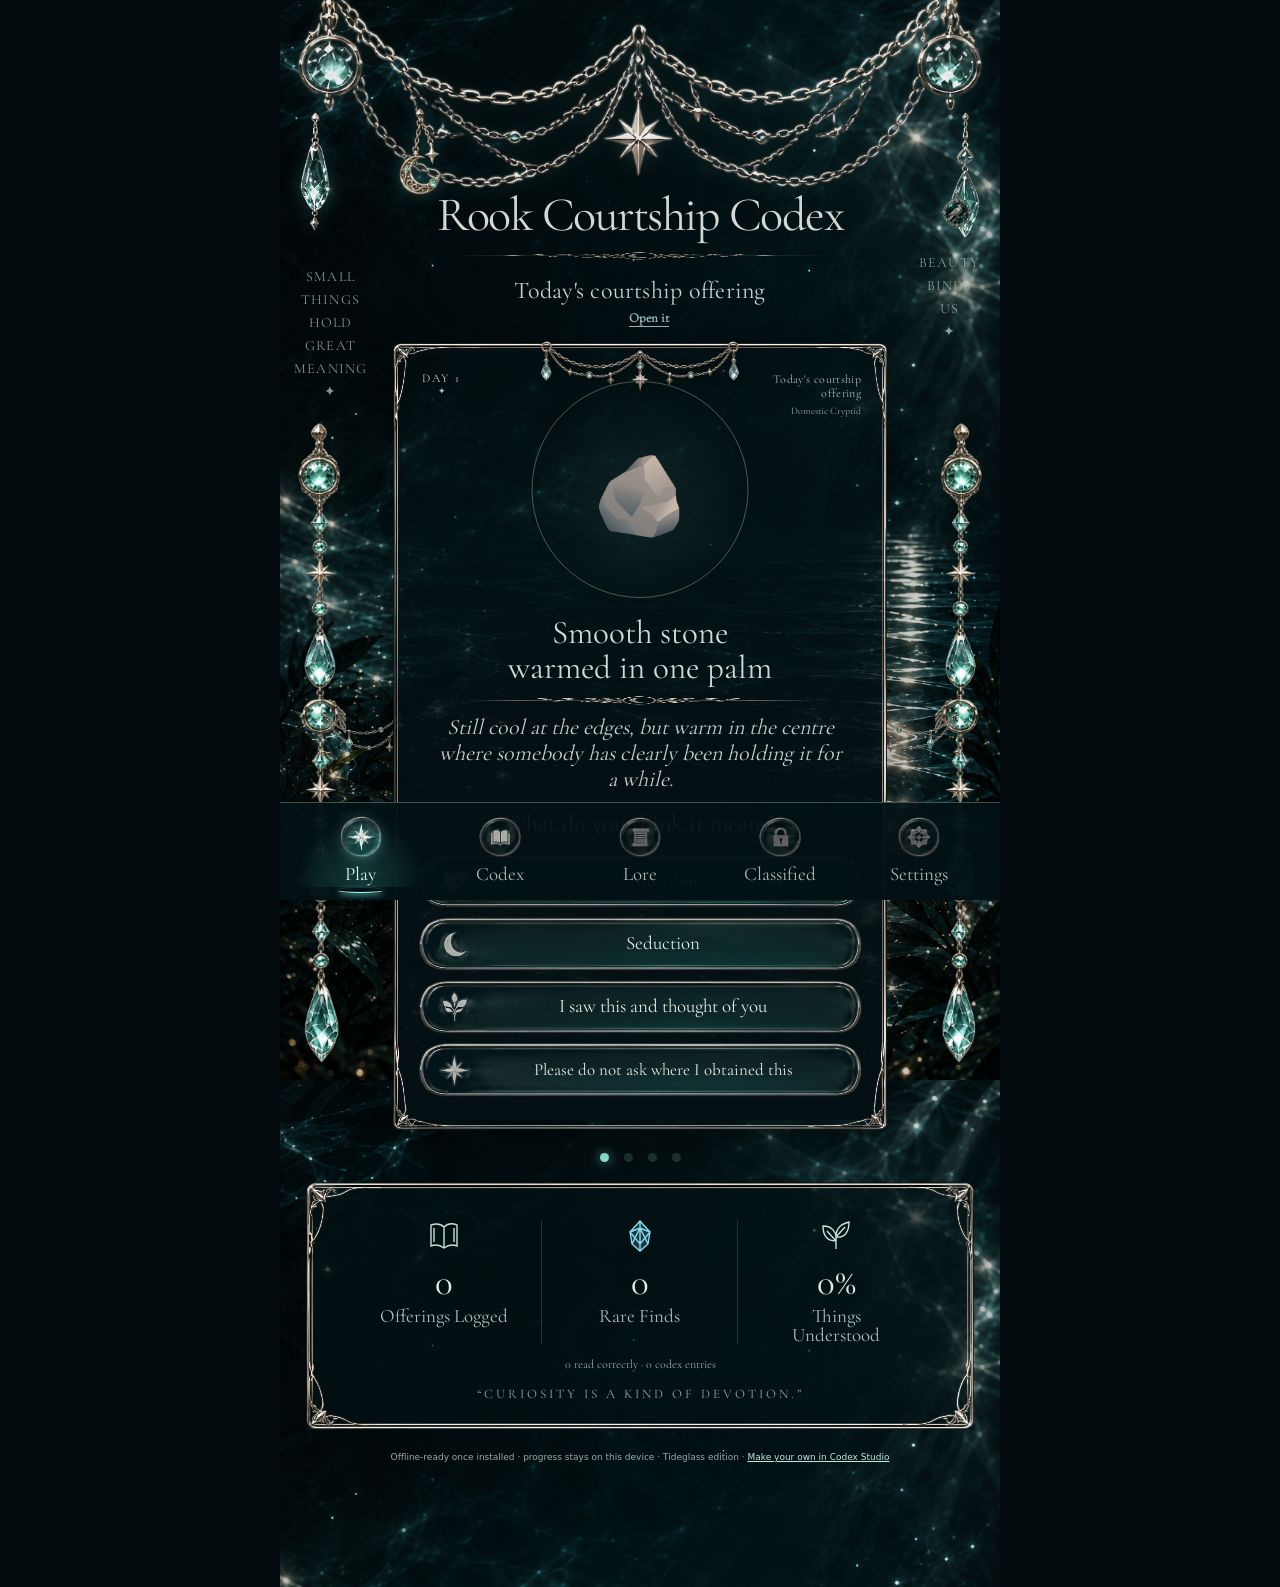
==== commit ebea6d18: "Classic: add concept ornaments generated with SpriteCook Five new pieces generated in SpriteCook fro" ====
--- a/index.html
+++ b/index.html
@@ -12,6 +12,7 @@
   <link rel="stylesheet" href="styles.css">
   <link rel="stylesheet" href="tideglass.css">
   <link rel="stylesheet" href="layout-editor.css">
+  <link rel="stylesheet" href="tideglass-extras.css">
   <title>Rook Courtship Codex</title>
 </head>
 <body>
@@ -20,6 +21,7 @@
     <img class="chain-drape" src="assets/tideglass/chain_banner_decoration.png" alt="" width="945" height="304">
     <img class="pendant pendant-left" src="assets/tideglass/teardrop_pendant_1.png" alt="" width="103" height="408">
     <img class="pendant pendant-right" src="assets/tideglass/teardrop_pendant_2.png" alt="" width="98" height="410">
+    <img class="crescent-ornament" src="assets/tideglass/crescent_moon_ornament.png" alt="" width="220" height="456">
   </div>
   <div class="margin-verse verse-left" aria-hidden="true">Small<br>things<br>hold<br>great<br>meaning<br>✦</div><div class="margin-verse verse-right" aria-hidden="true">Beauty<br>binds<br>us<br>✦</div>
   <header class="top">
@@ -28,7 +30,7 @@
       <h1>Rook Courtship Codex</h1>
       <p class="subtitle">Interpret strange little offerings, catalogue the rituals, unlock secret lore, and continue not asking where the antique hardware came from.</p>
     </div>
-    <button class="iconbtn" id="newBtn" aria-label="New random offering" title="New random offering"><img src="assets/tideglass/star_icon_button.png" alt="" width="182" height="178"></button>
+    <button class="iconbtn" id="newBtn" aria-label="New random offering" title="New random offering"><img src="assets/tideglass/rook_medallion.png" alt="" width="220" height="267"></button>
   </header>
 
   <section id="dailyBanner" class="daily-banner" aria-live="polite">
@@ -42,12 +44,18 @@
 
   <section id="playView">
     <div class="card offering" id="offeringCard">
+      <img class="side-chain side-chain-drop left" src="assets/tideglass/side_chain_drop.png" alt="" aria-hidden="true">
+      <img class="side-chain side-chain-swag left" src="assets/tideglass/side_chain_swag.png" alt="" aria-hidden="true">
+      <img class="side-chain side-chain-drop right" src="assets/tideglass/side_chain_drop.png" alt="" aria-hidden="true">
+      <img class="side-chain side-chain-swag right" src="assets/tideglass/side_chain_swag.png" alt="" aria-hidden="true">
+      <img class="frame-garland" src="assets/tideglass/frame_star_garland.png" alt="" aria-hidden="true" width="640" height="163">
       <div class="row">
         <div class="source-wrap">
           <div class="small" id="sourceLabel">Handcrafted offering</div>
           <div class="collection-label" id="collectionLabel">Domestic Cryptid</div>
         </div>
         <div class="badge-row">
+          <div class="day-count" id="dayCount">Day 1</div>
           <span class="badge hidden" id="rareBadge">✦ RARE</span>
           <span class="badge" id="statusBadge">Uninterpreted</span>
         </div>
--- a/tideglass-extras.css
+++ b/tideglass-extras.css
@@ -0,0 +1,56 @@
+/* Tideglass concept additions: side chains anchored to the offering frame, crescent,
+   frame garland, day counter and illustrated offerings. Art: SpriteCook, see spritecook-assets.json. */
+
+/* ---- side chains ---------------------------------------------------------
+   Both pieces are cut from one SpriteCook image (side_chain_column.png), so they
+   always match. They are positioned from the frame itself: the drop hangs in the
+   side margin and the swag runs from its middle medallion to the frame edge,
+   tucked just behind it, so nothing can drift apart as the screen changes size. */
+.offering {
+  --chain-h: 640px;                 /* drawn height of the drop */
+  --chain-top: 70px;                /* start below the margin verses */
+  --chain-x: calc(-17.6% - 22px);   /* left edge of the drop, relative to the frame */
+  --chain-cx: calc(var(--chain-x) + var(--chain-h) * .0376); /* centre line of the drop */
+  --swag-w: calc(-1 * var(--chain-cx) + 2px);                 /* from that centre to the frame edge */
+}
+.side-chain { position: absolute; z-index: -1; pointer-events: none; user-select: none; max-width: none; }
+.side-chain-drop { top: var(--chain-top); height: var(--chain-h); width: calc(var(--chain-h) * .0752); }
+.side-chain-swag { width: var(--swag-w); height: auto; aspect-ratio: 268 / 150; top: calc(var(--chain-top) + var(--chain-h) * .47); transform: translateY(-31%); }
+.side-chain.left.side-chain-drop { left: var(--chain-x); }
+.side-chain.left.side-chain-swag { left: var(--chain-cx); }
+.side-chain.right.side-chain-drop { transform: scaleX(-1); }
+.side-chain.right.side-chain-swag { transform: scaleX(-1) translateY(-31%); }
+.side-chain.right.side-chain-drop { right: var(--chain-x); }
+.side-chain.right.side-chain-swag { right: var(--chain-cx); }
+.side-chain-drop { transform-origin: 50% 0; animation: side-chain-sway 3.1s ease-in-out infinite alternate; }
+.side-chain.right.side-chain-drop { animation-name: side-chain-sway-mirrored; animation-duration: 3.4s; animation-delay: -1.2s; }
+@keyframes side-chain-sway { from { transform: rotate(-.6deg); } to { transform: rotate(.6deg); } }
+@keyframes side-chain-sway-mirrored { from { transform: scaleX(-1) rotate(-.6deg); } to { transform: scaleX(-1) rotate(.6deg); } }
+
+/* ---- small ornaments ------------------------------------------------------ */
+.crescent-ornament { position: absolute; left: 15%; top: 57%; width: 42px; height: auto; transform-origin: 50% 0; animation: pendant-sway 2.9s ease-in-out infinite alternate; filter: drop-shadow(0 0 8px #61c9c54a); }
+.frame-garland { position: absolute; z-index: 3; left: 50%; top: -12px; width: 42%; height: auto; transform: translateX(-50%); pointer-events: none; filter: drop-shadow(0 2px 4px #0008); }
+
+/* ---- day counter in the frame corner ------------------------------------ */
+.offering .badge-row { flex-direction: column; align-items: flex-start; gap: 4px; }
+.day-count { white-space: nowrap; font-size: 12px; letter-spacing: .18em; text-transform: uppercase; color: #b9cfc8; margin-bottom: 4px; }
+.day-count::after { content: "✦"; display: block; font-size: 9px; letter-spacing: 0; color: #9fc9bf; margin-top: 1px; text-align: center; }
+.day-count { padding-left: 4px; }
+
+/* ---- the rook medallion is the "new offering" button ---------------------- */
+.top .iconbtn img { object-fit: contain; filter: drop-shadow(0 0 6px #6fd8d055); }
+
+/* ---- illustrated offerings ------------------------------------------------ */
+.offering-art { object-fit: contain; }
+
+@media (max-width: 540px) {
+  .offering { --chain-h: 470px; --chain-top: 52px; --chain-x: calc(-10.2% - 9px); }
+  .crescent-ornament { width: 27px; left: 12%; top: 58%; }
+  .frame-garland { width: 38%; top: -9px; }
+  .day-count { font-size: 9px; letter-spacing: .14em; margin-bottom: 2px; }
+  .day-count::after { font-size: 7px; }
+}
+@media (max-width: 360px) {
+  .offering { --chain-h: 420px; --chain-x: calc(-8.1% - 9px); }
+  .frame-garland { width: 36%; }
+}
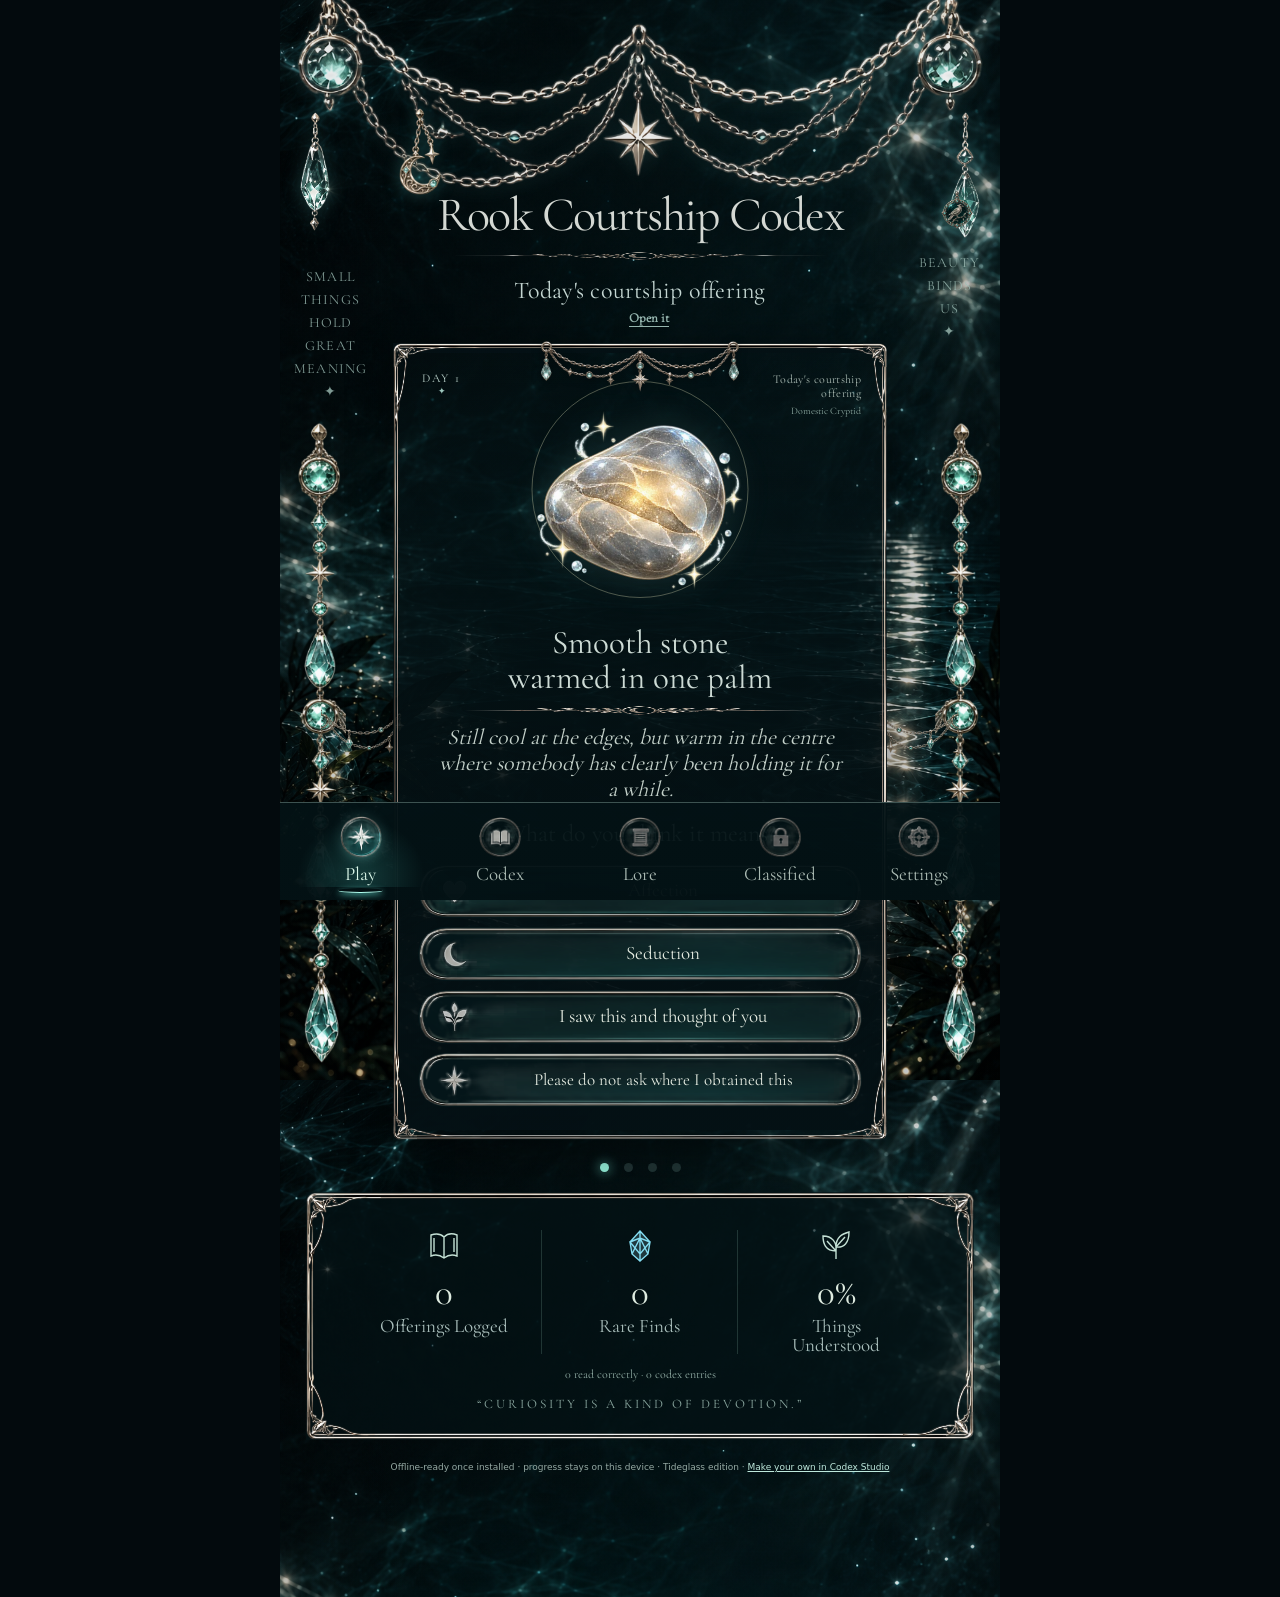
==== commit 42d0c54b: "Illustrate every classic offering with SpriteCook art Generate 39 offering illustrations styled on t" ====
--- a/index.html
+++ b/index.html
@@ -162,6 +162,7 @@
 </div>
 <script src="data-core.js" defer></script>
 <script src="data-extra.js" defer></script>
+<script src="offering-art.js" defer></script>
 <script src="app.js" defer></script>
 <script src="editor-assets.js" defer></script>
 <script src="layout-editor.js" defer></script>
--- a/tideglass-extras.css
+++ b/tideglass-extras.css
@@ -42,6 +42,8 @@
 
 /* ---- illustrated offerings ------------------------------------------------ */
 .offering-art { object-fit: contain; }
+/* Wide layout: keep offering art inside the 215px moon circle, clear of the source label. */
+@media (min-width: 541px) { .offering-art { width: 208px; height: 204px; margin: 10px 0 11px; } }
 
 @media (max-width: 540px) {
   .offering { --chain-h: 470px; --chain-top: 52px; --chain-x: calc(-10.2% - 9px); }
@@ -54,3 +56,7 @@
   .offering { --chain-h: 420px; --chain-x: calc(-8.1% - 9px); }
   .frame-garland { width: 36%; }
 }
+
+/* Codex thumbnails for illustrated offerings */
+.codex-entry:has(.codex-art) { display: flow-root; }
+.codex-art { float: right; width: 48px; height: 48px; object-fit: contain; margin: 0 0 4px 12px; filter: drop-shadow(0 0 8px #83c7c233); }
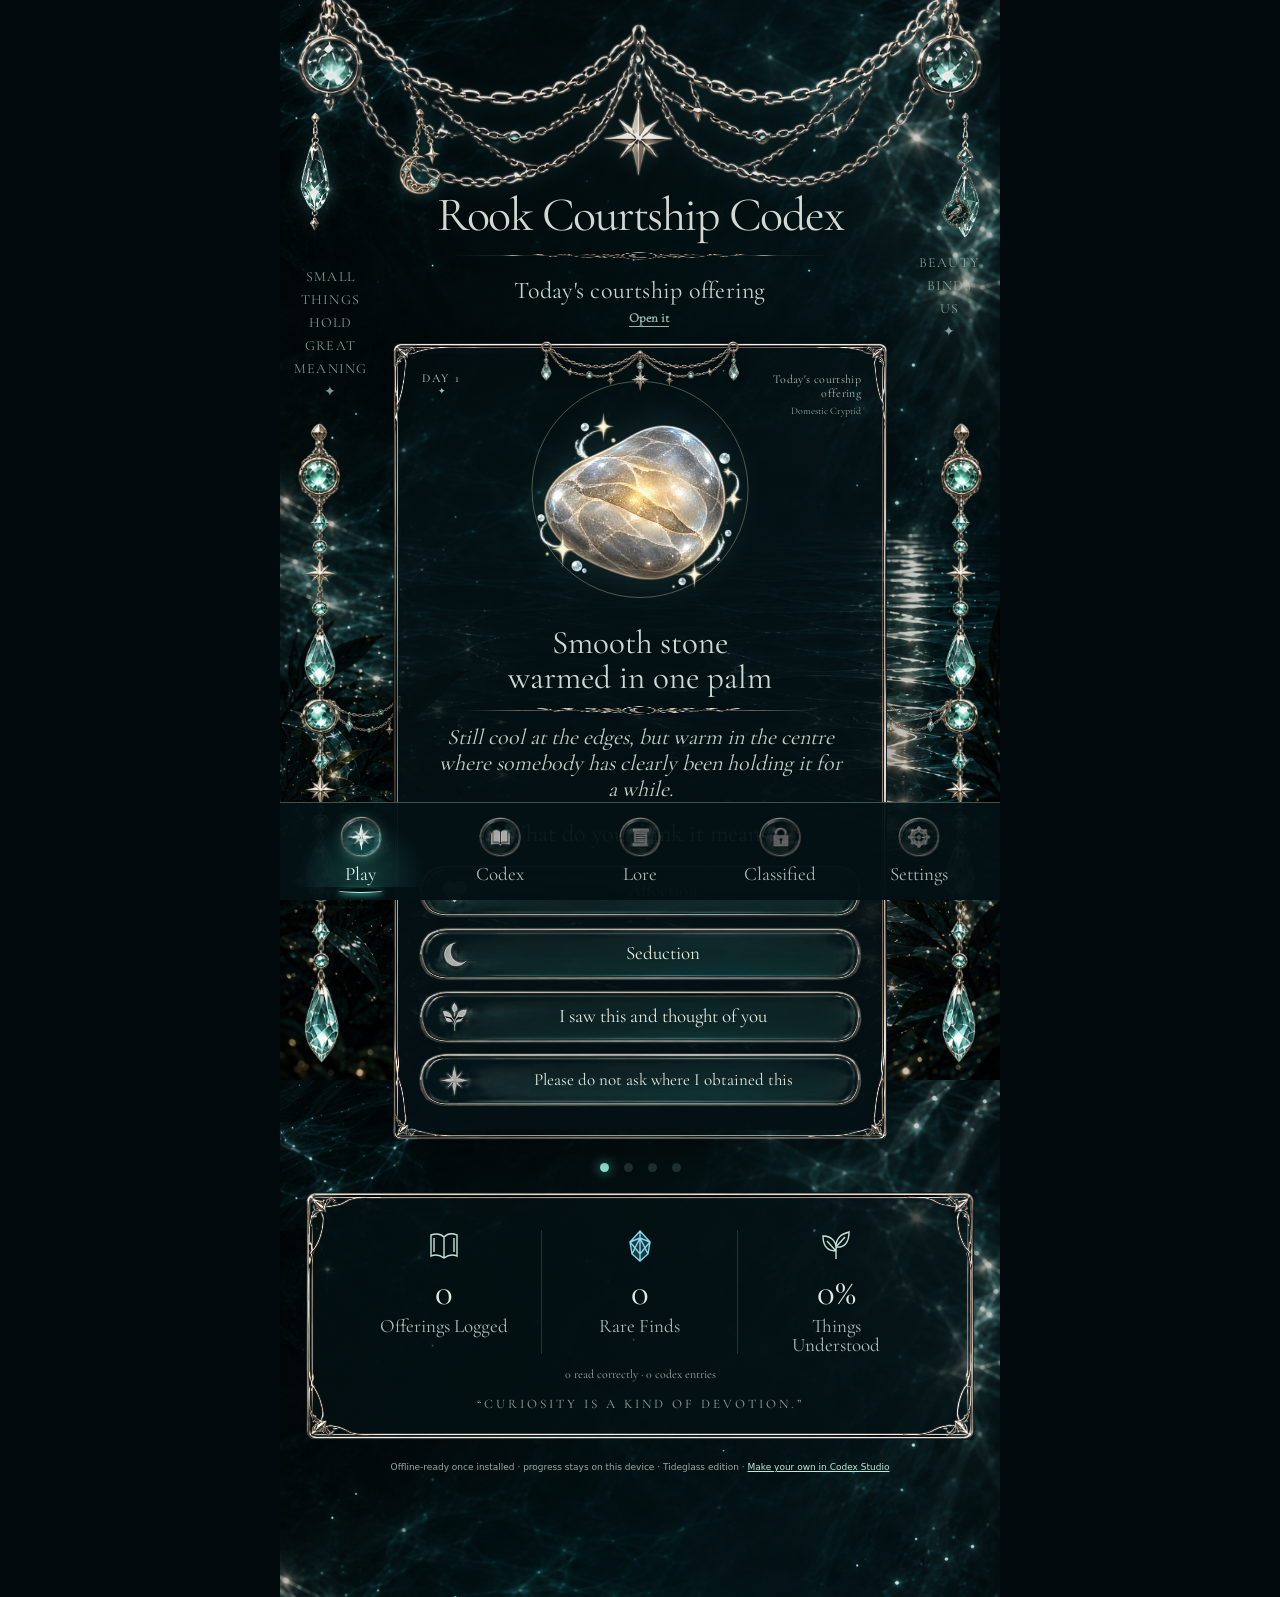
==== commit 101977cd: "Add sound effects for a new offering and a revealed answer Seravielle's two sounds move into assets/" ====
--- a/index.html
+++ b/index.html
@@ -143,10 +143,10 @@
     </div>
     <div class="settingRow">
       <div class="switchline">
-        <label for="soundToggle">Soft haptic-like click sound</label>
+        <label for="soundToggle">Sound effects</label>
         <input type="checkbox" id="soundToggle">
       </div>
-      <div class="small setting-help">Uses a tiny local Web Audio tone. No network required.</div>
+      <div class="small setting-help">A warm chime when an offering appears and a sparkle when its meaning is revealed. Works offline.</div>
     </div>
     <div class="settingRow">
       <button class="primary" id="openLayoutEditor" type="button">Arrange jewellery</button>
--- a/tideglass-extras.css
+++ b/tideglass-extras.css
@@ -4,7 +4,7 @@
 /* ---- side chains ---------------------------------------------------------
    Both pieces are cut from one SpriteCook image (side_chain_column.png), so they
    always match. They are positioned from the frame itself: the drop hangs in the
-   side margin and the swag runs from its middle medallion to the frame edge,
+   side margin and the swag runs from the top of its round gem to the frame edge,
    tucked just behind it, so nothing can drift apart as the screen changes size. */
 .offering {
   --chain-h: 640px;                 /* drawn height of the drop */
@@ -15,11 +15,18 @@
 }
 .side-chain { position: absolute; z-index: -1; pointer-events: none; user-select: none; max-width: none; }
 .side-chain-drop { top: var(--chain-top); height: var(--chain-h); width: calc(var(--chain-h) * .0752); }
-.side-chain-swag { width: var(--swag-w); height: auto; aspect-ratio: 268 / 150; top: calc(var(--chain-top) + var(--chain-h) * .47); transform: translateY(-31%); }
+/* The drop image still carries stubs of the original chain on the right of its round gem.
+   Clip them away so only the swag's own strands leave the gem. */
+.side-chain-drop { clip-path: polygon(0 0, 100% 0, 100% 44.6%, 89% 44.6%, 89% 46.2%, 86% 46.2%, 86% 49%, 100% 49%, 100% 100%, 0 100%); }
+/* The swag hangs from the top of the drop's round gem (43.1%–48.4% of the drop): its
+   strands start at the top of the silver ring and drape over the gem to the frame. The
+   sliver of gem cut into the swag image is clipped away so it cannot sit out of line
+   with the real one. */
+.side-chain-swag { width: var(--swag-w); height: auto; aspect-ratio: 268 / 150; top: calc(var(--chain-top) + var(--chain-h) * .431); transform: translateY(-15%); clip-path: inset(0 0 0 7.5%); }
 .side-chain.left.side-chain-drop { left: var(--chain-x); }
 .side-chain.left.side-chain-swag { left: var(--chain-cx); }
 .side-chain.right.side-chain-drop { transform: scaleX(-1); }
-.side-chain.right.side-chain-swag { transform: scaleX(-1) translateY(-31%); }
+.side-chain.right.side-chain-swag { transform: scaleX(-1) translateY(-15%); }
 .side-chain.right.side-chain-drop { right: var(--chain-x); }
 .side-chain.right.side-chain-swag { right: var(--chain-cx); }
 .side-chain-drop { transform-origin: 50% 0; animation: side-chain-sway 3.1s ease-in-out infinite alternate; }
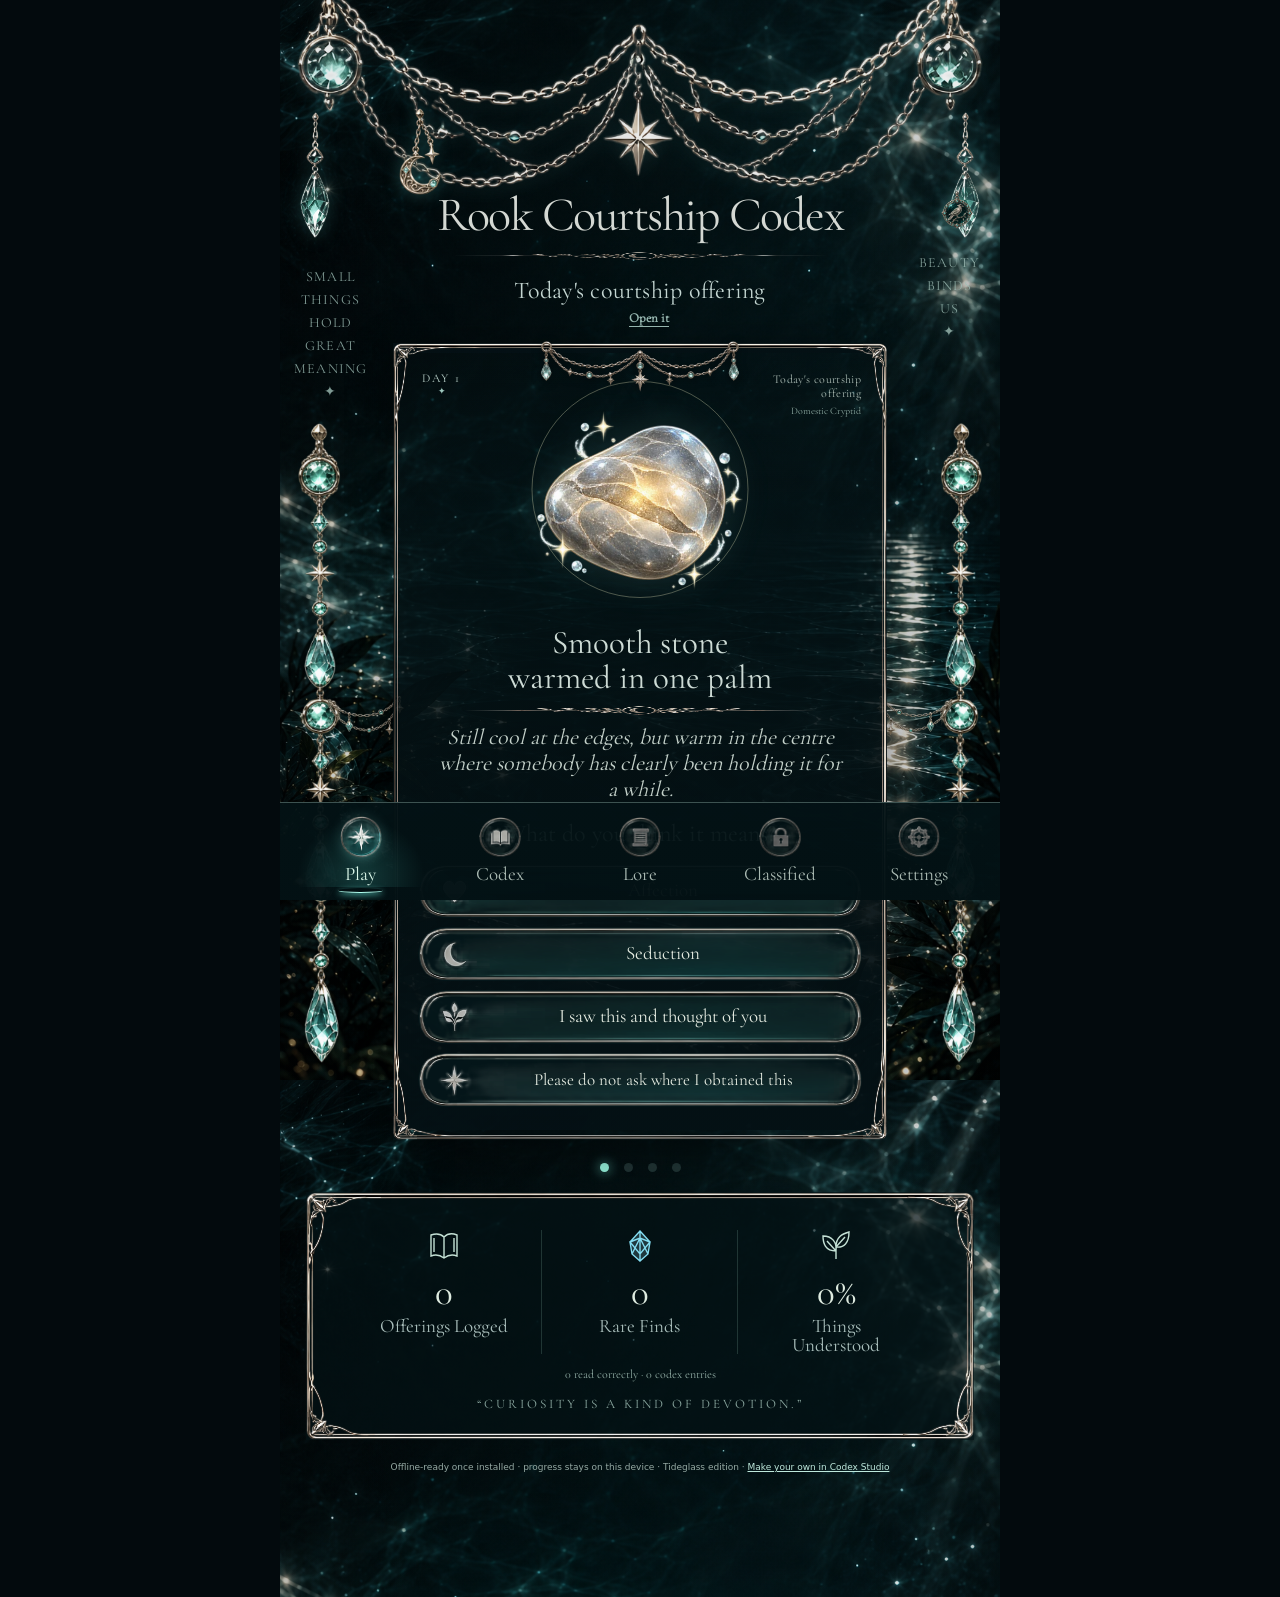
==== commit 388ec565: "Keep answer pills in shape on phones, match the pendants, show story art in every look - Studio answ" ====
--- a/index.html
+++ b/index.html
@@ -19,7 +19,7 @@
 <div class="app" id="app">
   <div class="tideglass-canopy" aria-hidden="true">
     <img class="chain-drape" src="assets/tideglass/chain_banner_decoration.png" alt="" width="945" height="304">
-    <img class="pendant pendant-left" src="assets/tideglass/teardrop_pendant_1.png" alt="" width="103" height="408">
+    <img class="pendant pendant-left" src="assets/tideglass/teardrop_pendant_2.png" alt="" width="98" height="410">
     <img class="pendant pendant-right" src="assets/tideglass/teardrop_pendant_2.png" alt="" width="98" height="410">
     <img class="crescent-ornament" src="assets/tideglass/crescent_moon_ornament.png" alt="" width="220" height="456">
   </div>
